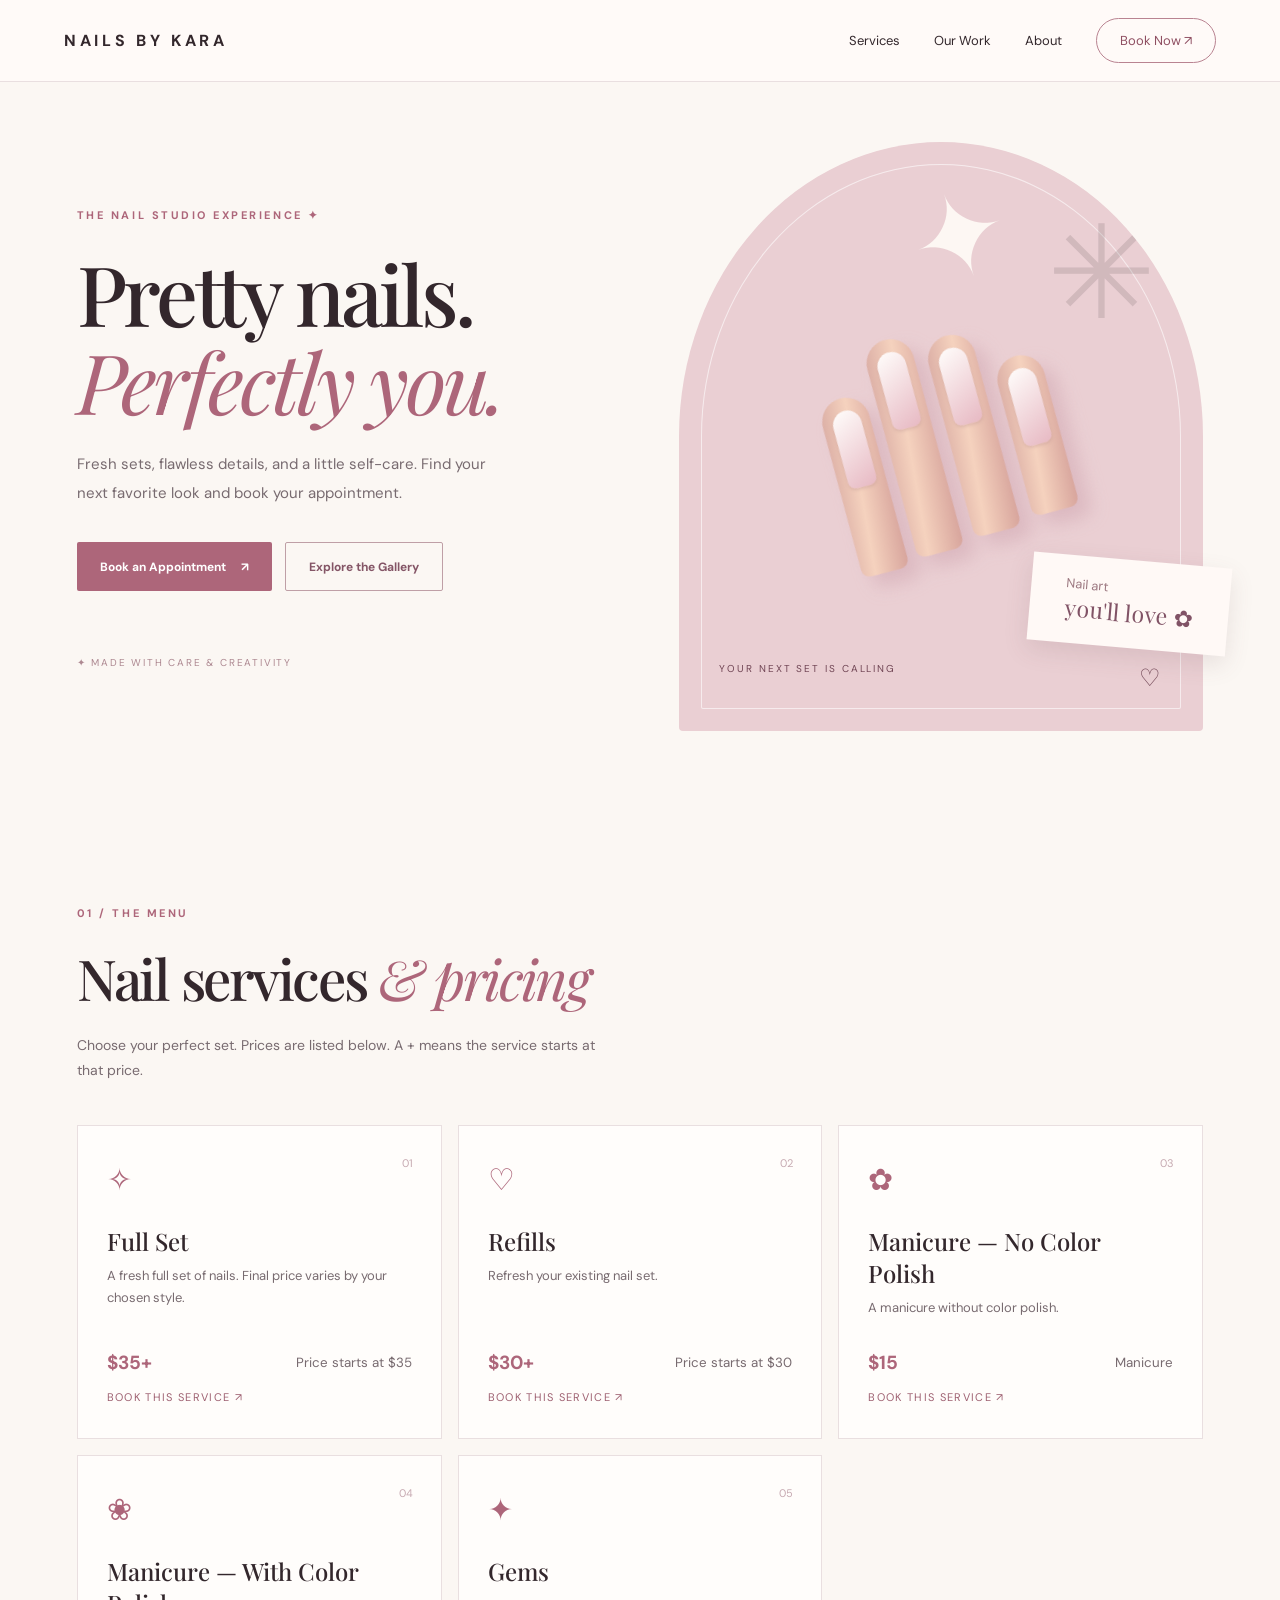
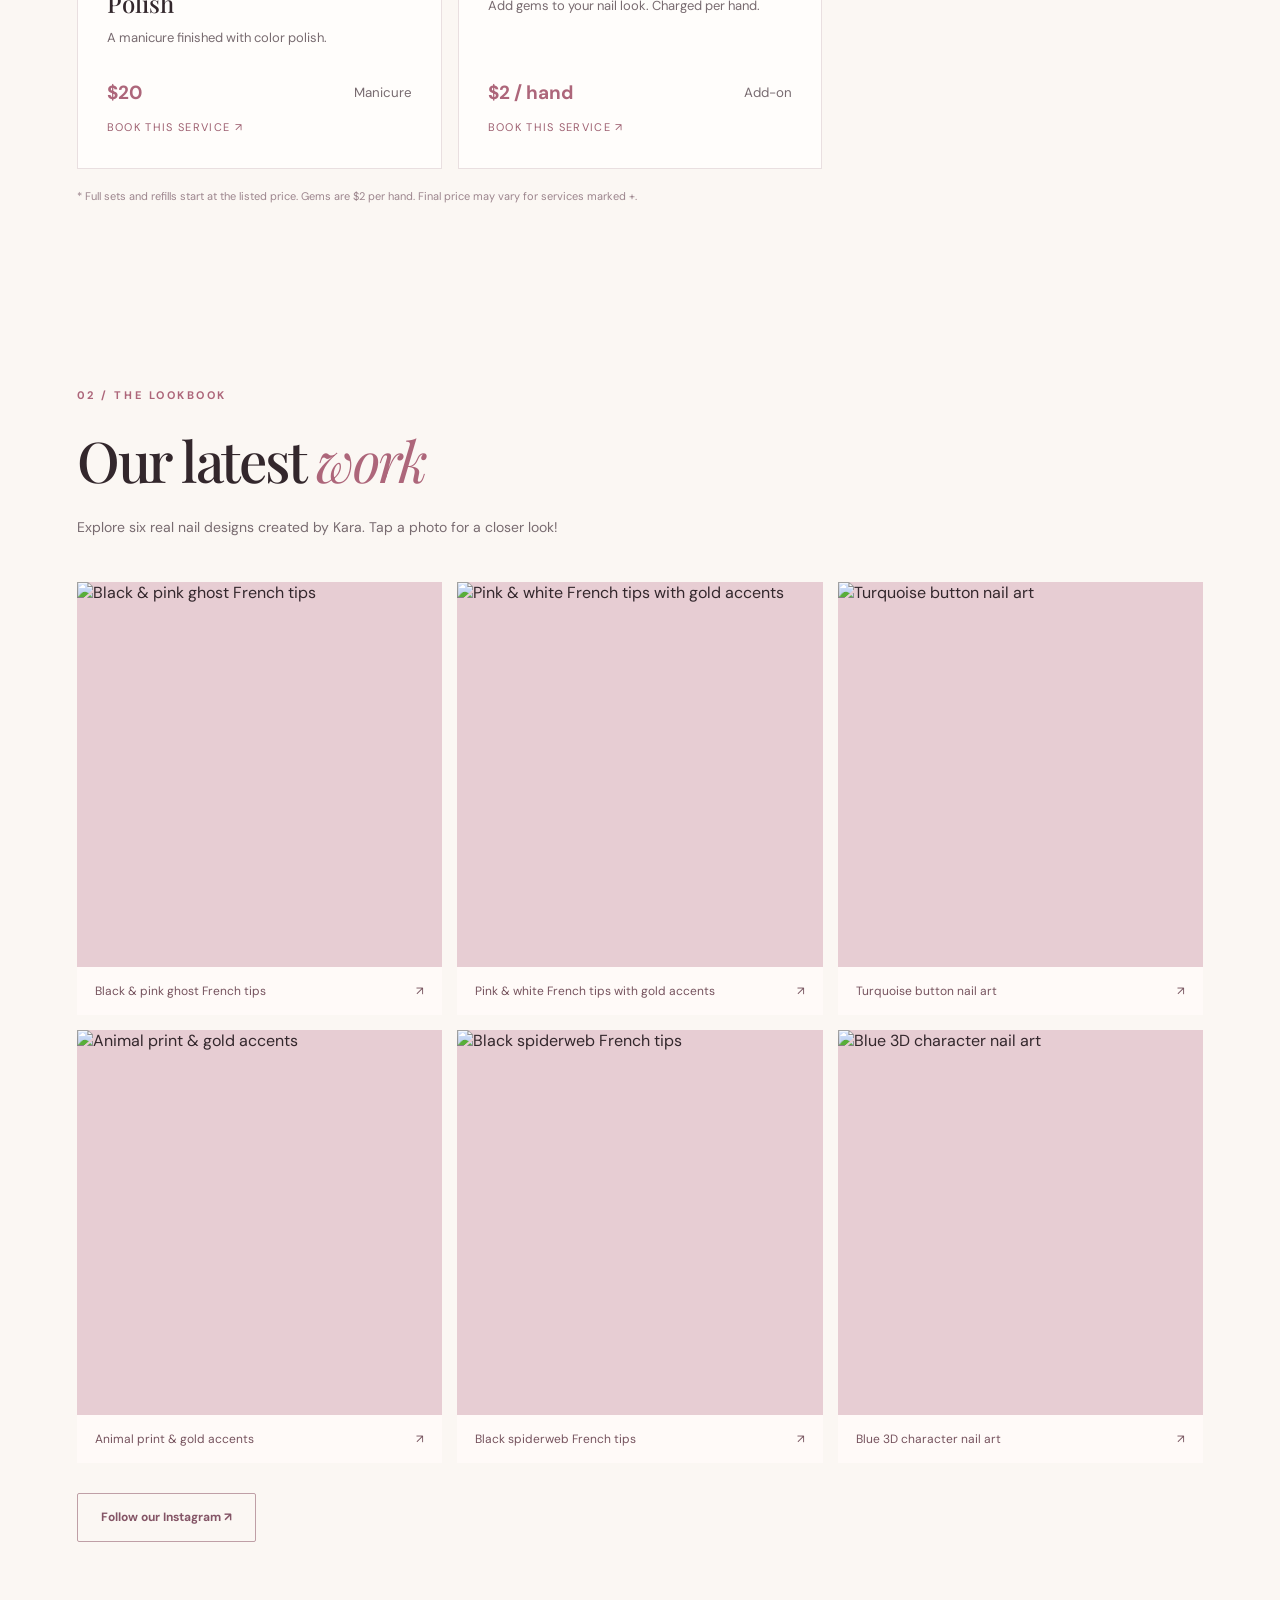
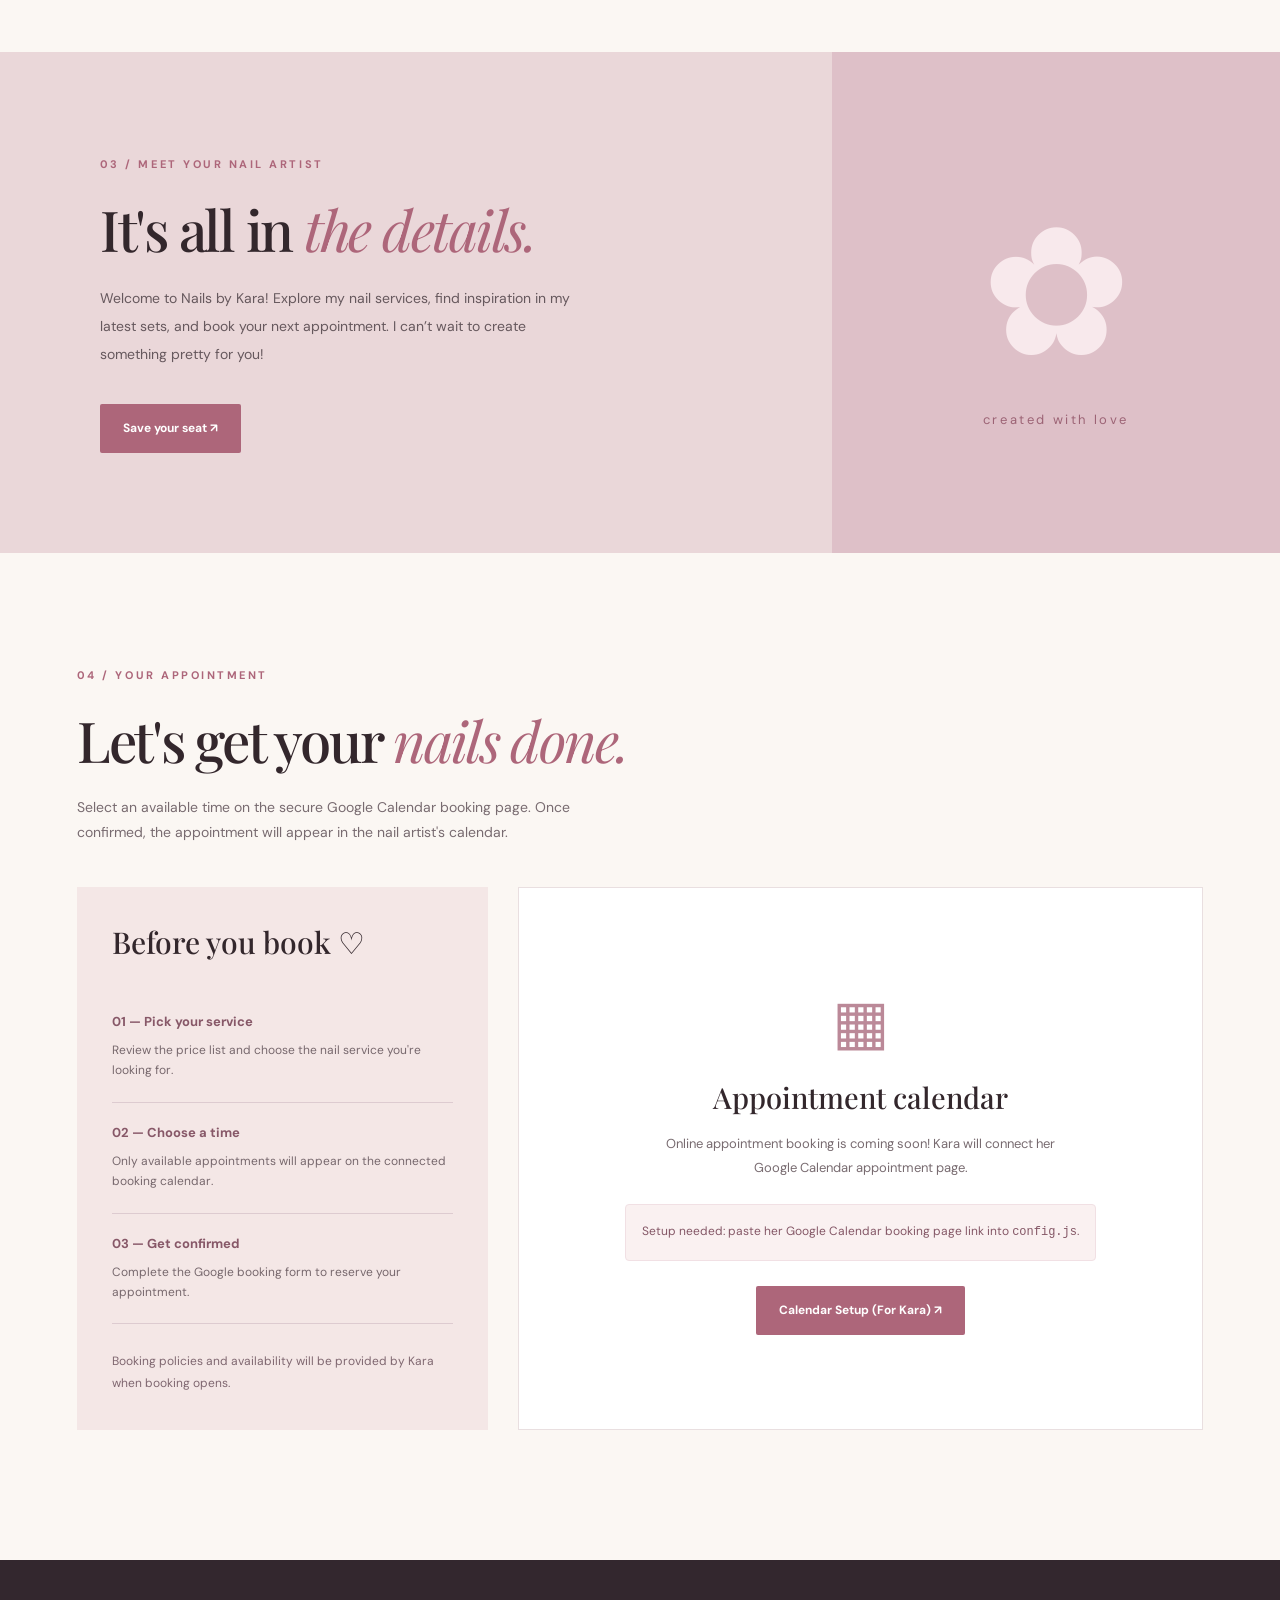
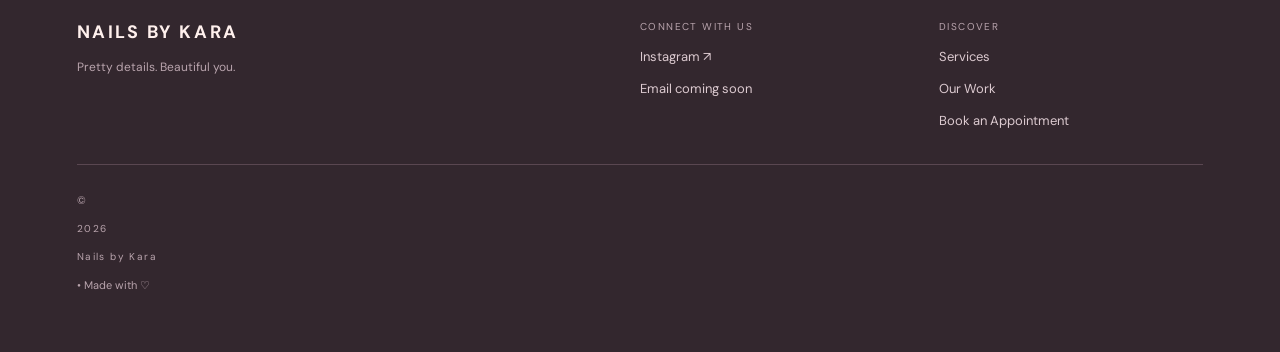
==== index.html @ e443d728 "Add files via upload" ====
<!DOCTYPE html>
<html lang="en"><head><meta charset="UTF-8"><meta name="viewport" content="width=device-width,initial-scale=1"><meta name="theme-color" content="#fbf5f3"><meta name="description" content="View prices, nail designs, and booking details for Nails by Kara."><title>Nails by Kara | Book Your Set</title><link rel="stylesheet" href="style.css"></head><body>
<header class="topbar"><a href="#home" class="brand" id="headerBrand">NAILS BY KARA</a><button id="menuBtn" class="menu" aria-label="Open navigation" aria-expanded="false">☰</button><nav id="nav"><a href="#services">Services</a><a href="#gallery">Our Work</a><a href="#about">About</a><a href="#booking" class="nav-book">Book Now ↗</a></nav></header>
<main><section id="home" class="hero"><div class="hero-copy"><span class="eyebrow">THE NAIL STUDIO EXPERIENCE ✦</span><h1>Pretty nails.<br><em>Perfectly you.</em></h1><p>Fresh sets, flawless details, and a little self-care. Find your next favorite look and book your appointment.</p><div class="hero-actions"><a class="btn primary" href="#booking">Book an Appointment <span>↗</span></a><a class="btn secondary" href="#gallery">Explore the Gallery</a></div><div class="hero-note">✦ MADE WITH CARE & CREATIVITY</div></div><div class="hero-visual"><div class="visual-card"><div class="decor-sun">✳</div><div class="nail-illustration"><span>✦</span><div class="fingers"><i></i><i></i><i></i><i></i></div></div><div class="visual-label">YOUR NEXT SET IS CALLING <span>♡</span></div></div><div class="floating-label">Nail art<br><strong>you'll love ✿</strong></div></div></section>
<section id="services" class="section"><div class="section-head"><span class="eyebrow">01 / THE MENU</span><h2>Nail services <em>& pricing</em></h2><p>Choose your perfect set. Prices are listed below. A + means the service starts at that price.</p></div><div id="serviceGrid" class="service-grid"></div><p class="tiny">* Full sets and refills start at the listed price. Gems are $2 per hand. Final price may vary for services marked +.</p></section>
<section id="gallery" class="section gallery-section"><div class="section-head"><span class="eyebrow">02 / THE LOOKBOOK</span><h2>Our latest <em>work</em></h2><p>Explore six real nail designs created by Kara. Tap a photo for a closer look!</p></div><div id="galleryGrid" class="gallery-grid"></div><a class="btn secondary" id="instagramGallery" href="#gallery">Follow our Instagram ↗</a></section>
<section id="about" class="about"><div class="about-card"><span class="eyebrow">03 / MEET YOUR NAIL ARTIST</span><h2>It's all in <em>the details.</em></h2><p id="aboutText">Welcome to the studio! Every set is created with care, creativity, and your personal style in mind. From timeless neutrals to playful nail art, there's something for everyone.</p><a class="btn primary" href="#booking">Save your seat ↗</a></div><div class="about-art">✿<span>created with love</span></div></section>
<section id="booking" class="section booking-section"><div class="section-head"><span class="eyebrow">04 / YOUR APPOINTMENT</span><h2>Let's get your <em>nails done.</em></h2><p>Select an available time on the secure Google Calendar booking page. Once confirmed, the appointment will appear in the nail artist's calendar.</p></div><div class="booking-layout"><div class="booking-info"><h3>Before you book ♡</h3><div class="policy"><strong>01 — Pick your service</strong><span>Review the price list and choose the nail service you're looking for.</span></div><div class="policy"><strong>02 — Choose a time</strong><span>Only available appointments will appear on the connected booking calendar.</span></div><div class="policy"><strong>03 — Get confirmed</strong><span>Complete the Google booking form to reserve your appointment.</span></div><div class="notice">Booking policies and availability will be provided by Kara when booking opens.</div></div><div id="bookingBox" class="booking-box"><div class="booking-icon">▦</div><h3>Appointment calendar</h3><p>Online appointment booking is coming soon! Kara will connect her Google Calendar appointment page.</p><div class="setup-msg">Setup needed: paste her Google Calendar booking page link into <code>config.js</code>.</div><a class="btn primary" href="https://calendar.google.com/calendar/u/0/r" target="_blank" rel="noopener noreferrer">Calendar Setup (For Kara) ↗</a></div></div></section>
</main><footer><div><div class="footer-brand" id="footerBrand">NAILS BY KARA</div><p>Pretty details. Beautiful you.</p></div><div><span>CONNECT WITH US</span><a id="instagramFooter" href="#gallery">Instagram ↗</a><a id="emailFooter" href="mailto:hello@example.com">Email ↗</a></div><div><span>DISCOVER</span><a href="#services">Services</a><a href="#gallery">Our Work</a><a href="#booking">Book an Appointment</a></div><div class="copyright">© <span id="year"></span> <span id="copyrightBrand">Nails by Kara</span> • Made with ♡</div></footer><script src="config.js"></script><script src="script.js"></script></body></html>
---- style.css ----
@import url('https://fonts.googleapis.com/css2?family=DM+Sans:wght@400;500;600;700&family=Playfair+Display:ital,wght@0,400;0,500;0,600;1,400;1,500&display=swap');
:root{--cream:#fbf7f3;--ivory:#fffdfb;--pink:#ead0d5;--rose:#ad667a;--text:#33272c;--muted:#786b70;--line:#e9dfe0}*{box-sizing:border-box}html{scroll-behavior:smooth}body{margin:0;background:var(--cream);color:var(--text);font-family:'DM Sans',sans-serif}a{color:inherit;text-decoration:none}button{font:inherit}h1,h2,h3,p{margin-top:0}.topbar{height:82px;display:flex;justify-content:space-between;align-items:center;padding:0 max(5%,calc((100vw - 1280px)/2));background:#fffaf8;position:sticky;top:0;z-index:10;border-bottom:1px solid var(--line)}.brand{font-weight:700;letter-spacing:.23em;font-size:16px}.brand span{font-size:9px;letter-spacing:.17em;display:block;font-weight:500;text-align:center;margin-top:6px;color:var(--rose)}nav{display:flex;align-items:center;gap:34px;font-size:13px}nav a:hover{color:var(--rose)}.nav-book{border-radius:30px;border:1px solid #b98391;padding:13px 23px;color:#8f4f62}.menu{display:none;background:none;border:0;font-size:26px}.hero{min-height:640px;display:grid;grid-template-columns:1fr 1fr;max-width:1370px;margin:0 auto;align-items:center;padding:60px 6%;gap:7%}.eyebrow{font-size:11px;letter-spacing:.23em;font-weight:700;color:var(--rose)}h1,h2,h3{font-family:'Playfair Display',Georgia,serif;font-weight:500}h1{font-size:clamp(64px,6.5vw,103px);line-height:1.06;letter-spacing:-.045em;margin:25px 0}h1 em,h2 em{font-weight:400;color:var(--rose)}.hero-copy>p{max-width:425px;line-height:1.9;color:var(--muted);font-size:15px}.hero-actions{display:flex;gap:13px;flex-wrap:wrap;margin-top:35px}.btn{min-height:49px;display:inline-flex;align-items:center;justify-content:center;gap:15px;padding:15px 23px;font-size:12px;font-weight:700;border-radius:2px;transition:transform .2s}.btn:hover{transform:translateY(-3px)}.primary{background:var(--rose);color:#fff}.secondary{border:1px solid #bf9fa6;color:#845566}.hero-note{color:#ad8891;letter-spacing:.18em;font-size:10px;margin-top:65px}.hero-visual{position:relative}.visual-card{background:#eacfd3;aspect-ratio:.89;border-radius:50% 50% 4px 4px;position:relative;display:flex;align-items:center;justify-content:center;overflow:hidden}.visual-card:before{content:'';position:absolute;inset:22px;border:1px solid #fff9; border-radius:50% 50% 2px 2px}.decor-sun{position:absolute;font-size:130px;opacity:.13;top:8%;right:9%}.nail-illustration{transform:rotate(-20deg);position:relative}.nail-illustration>span{font-size:115px;color:#fdf7f3;position:absolute;top:-145px;right:-20px}.fingers{height:220px;display:flex;gap:12px;align-items:flex-end;filter:drop-shadow(9px 14px 9px #c18c9c55)}.fingers i{display:block;width:48px;height:180px;border-radius:32px 32px 12px 12px;background:linear-gradient(95deg,#dbaea5,#f5d2be 45%,#d7a49c);position:relative;transform:rotate(5deg)}.fingers i:before{content:'';position:absolute;top:13px;left:10px;width:29px;height:78px;background:linear-gradient(150deg,#fffdfb,#e7b9c3);border-radius:23px 23px 12px 12px;box-shadow:0 2px 3px #ac828644}.fingers i:nth-child(2){height:220px}.fingers i:nth-child(3){height:203px}.fingers i:nth-child(4){height:160px}.visual-label{position:absolute;bottom:38px;left:40px;right:40px;display:flex;justify-content:space-between;font-size:10px;letter-spacing:.19em;color:#704554}.visual-label span{font-size:24px}.floating-label{position:absolute;right:-26px;bottom:14%;background:#fff9f6;padding:20px 35px;transform:rotate(5deg);box-shadow:0 9px 25px #6a495322;font-size:13px;color:#9c7880}.floating-label strong{font-family:'Playfair Display',serif;font-size:23px;font-weight:400;color:#815366}.section{max-width:1300px;margin:auto;padding:110px 6%}.section-head{margin-bottom:42px}.section-head h2,.about h2{font-size:clamp(40px,4.4vw,63px);letter-spacing:-.04em;margin:18px 0}.section-head p{line-height:1.8;color:var(--muted);font-size:14px;max-width:530px}.service-grid{display:grid;grid-template-columns:repeat(3,1fr);gap:16px}.service-card{position:relative;background:var(--ivory);border:1px solid var(--line);padding:34px 29px;min-height:295px;display:flex;flex-direction:column}.service-icon{color:var(--rose);font-size:30px}.service-number{position:absolute;top:30px;right:28px;color:#c6a9b1;font-size:11px}.service-card h3{font-size:24px;margin:26px 0 8px}.service-card p{font-size:13px;color:var(--muted);line-height:1.7}.service-bottom{display:flex;align-items:center;justify-content:space-between;margin-top:auto;padding-top:18px}.service-bottom strong{color:var(--rose);font-size:19px}.service-bottom small{color:var(--muted)}.service-link{margin-top:15px;font-size:11px;text-transform:uppercase;letter-spacing:.12em;color:#9e6071}.tiny{font-size:11px;color:#9c858d;margin:20px 0}.gallery-section{padding-top:50px}.gallery-grid{display:grid;grid-template-columns:repeat(3,1fr);gap:15px;margin-bottom:30px}.gallery-item{margin:0;background:#e7cdd3;overflow:hidden}.gallery-item img,.gallery-placeholder{display:flex;width:100%;aspect-ratio:.95;object-fit:cover}.gallery-placeholder{flex-direction:column;align-items:center;justify-content:center;gap:25px;font-size:10px;letter-spacing:.2em;color:#ad7c8a;background:radial-gradient(circle at 70% 30%,#fffaf4aa,transparent 42%),linear-gradient(135deg,#eddae0,#f4e8e3)}.gallery-1 .gallery-placeholder{background:linear-gradient(145deg,#eac0ca,#f7e3e4)}.gallery-2 .gallery-placeholder{background:linear-gradient(135deg,#e7dacf,#f7f0e6)}.gallery-3 .gallery-placeholder{background:linear-gradient(135deg,#e5b7be,#f5e5df)}.gallery-4 .gallery-placeholder{background:linear-gradient(135deg,#f3e8e2,#dfc3bd)}.gallery-5 .gallery-placeholder{background:linear-gradient(135deg,#ead5ce,#eedde3)}.flower{font-family:Georgia,serif;font-size:100px;color:#fff9f6}.gallery-item figcaption{background:#fffaf8;display:flex;justify-content:space-between;padding:16px 18px;font-size:12px;color:#76535e}.about{display:grid;grid-template-columns:1.3fr .7fr;background:#ead7d9}.about-card{padding:100px max(12%,40px)}.about-card p{color:#66585d;line-height:2;max-width:470px;font-size:14px}.about-card .btn{margin-top:22px}.about-art{background:#dec0c8;display:flex;align-items:center;justify-content:center;flex-direction:column;color:#f8e9ec;font-size:180px}.about-art span{font-size:13px;color:#9c6375;letter-spacing:.2em}.booking-section{padding-bottom:130px}.booking-layout{display:grid;grid-template-columns:.75fr 1.25fr;gap:30px}.booking-info{background:#f4e7e6;padding:35px}.booking-info h3{font-size:30px}.policy{padding:21px 0;border-bottom:1px solid #ddcbd0;display:grid;gap:10px}.policy strong{font-size:13px;color:#875868}.policy span{font-size:12px;line-height:1.7;color:#77686d}.notice{font-size:12px;color:#7f6770;line-height:1.8;margin-top:27px}.booking-box{background:white;border:1px solid var(--line);padding:38px;display:flex;flex-direction:column;align-items:center;justify-content:center;min-height:480px;text-align:center}.booking-box h3{font-size:29px;margin:16px 0}.booking-box p{font-size:13px;color:var(--muted);line-height:1.8;max-width:400px}.booking-icon{font-size:61px;color:#bb8998}.setup-msg{background:#faf1f1;border:1px solid #f1e0e4;border-radius:4px;font-size:12px;padding:16px;margin:12px 0 25px;line-height:1.8;color:#845766}.calendar-frame{width:100%;height:680px;min-height:500px;border:0;margin:12px 0}.frame-help{margin:13px 0}footer{background:#33272e;color:#fff0ed;padding:60px max(6%,calc((100vw - 1280px)/2));display:grid;grid-template-columns:2fr 1fr 1fr;gap:35px}footer .footer-brand{font-size:18px;letter-spacing:.14em;font-weight:700}footer p{font-size:12px;color:#b9a4ad;margin-top:15px}footer>div:not(:first-child){display:flex;flex-direction:column;gap:15px}footer a{font-size:13px;color:#dccad0}footer span{font-size:10px;letter-spacing:.14em;color:#b9a4ad}.copyright{grid-column:1/-1;border-top:1px solid #5a4751;padding-top:28px;font-size:11px;color:#b9a4ad}
@media(max-width:850px){.topbar{padding:0 6%;height:72px}.menu{display:block}nav{display:none;position:absolute;top:72px;left:0;right:0;padding:25px 6%;background:#fffaf8;box-shadow:0 15px 20px #33272c12;flex-direction:column;align-items:stretch;gap:21px}nav.open{display:flex}.nav-book{text-align:center}.hero{grid-template-columns:1fr;padding:65px 7%;gap:50px}.hero-visual{max-width:530px;width:100%;margin:auto}.hero-note{margin-top:30px}.service-grid,.gallery-grid{grid-template-columns:repeat(2,1fr)}.about{grid-template-columns:1fr}.about-card{padding:70px 7%}.about-art{min-height:220px;font-size:105px}.booking-layout{grid-template-columns:1fr}footer{grid-template-columns:1fr 1fr}footer>div:first-child{grid-column:1/-1}}@media(max-width:560px){h1{font-size:57px}.hero{padding:50px 6%}.floating-label{right:-8px;padding:12px 18px}.service-grid{grid-template-columns:1fr}.gallery-grid{gap:9px}.gallery-item figcaption{font-size:10px;padding:13px}.section{padding:65px 6%}.booking-box{padding:18px}.calendar-frame{height:600px}.hero-actions .btn{width:100%}footer{padding:55px 7%}}

.gallery-photo-link{display:block;overflow:hidden;border-radius:inherit}.gallery-photo-link img{width:100%;height:100%;object-fit:cover;display:block;transition:transform .25s ease}.gallery-photo-link:hover img{transform:scale(1.04)}
.photo-lightbox{border:0;border-radius:18px;padding:12px;background:#fff9fc;max-width:min(92vw,760px);max-height:92vh;box-shadow:0 20px 80px #0005;text-align:center}.photo-lightbox::backdrop{background:#210d1cca}.photo-lightbox img{display:block;max-height:75vh;max-width:100%;margin:auto;border-radius:10px;object-fit:contain}.photo-lightbox p{color:#5f314a}.photo-lightbox .close-photo{position:absolute;top:8px;right:8px;border:0;border-radius:50%;background:#fff;color:#6a2547;cursor:pointer;width:38px;height:38px;font-size:26px}
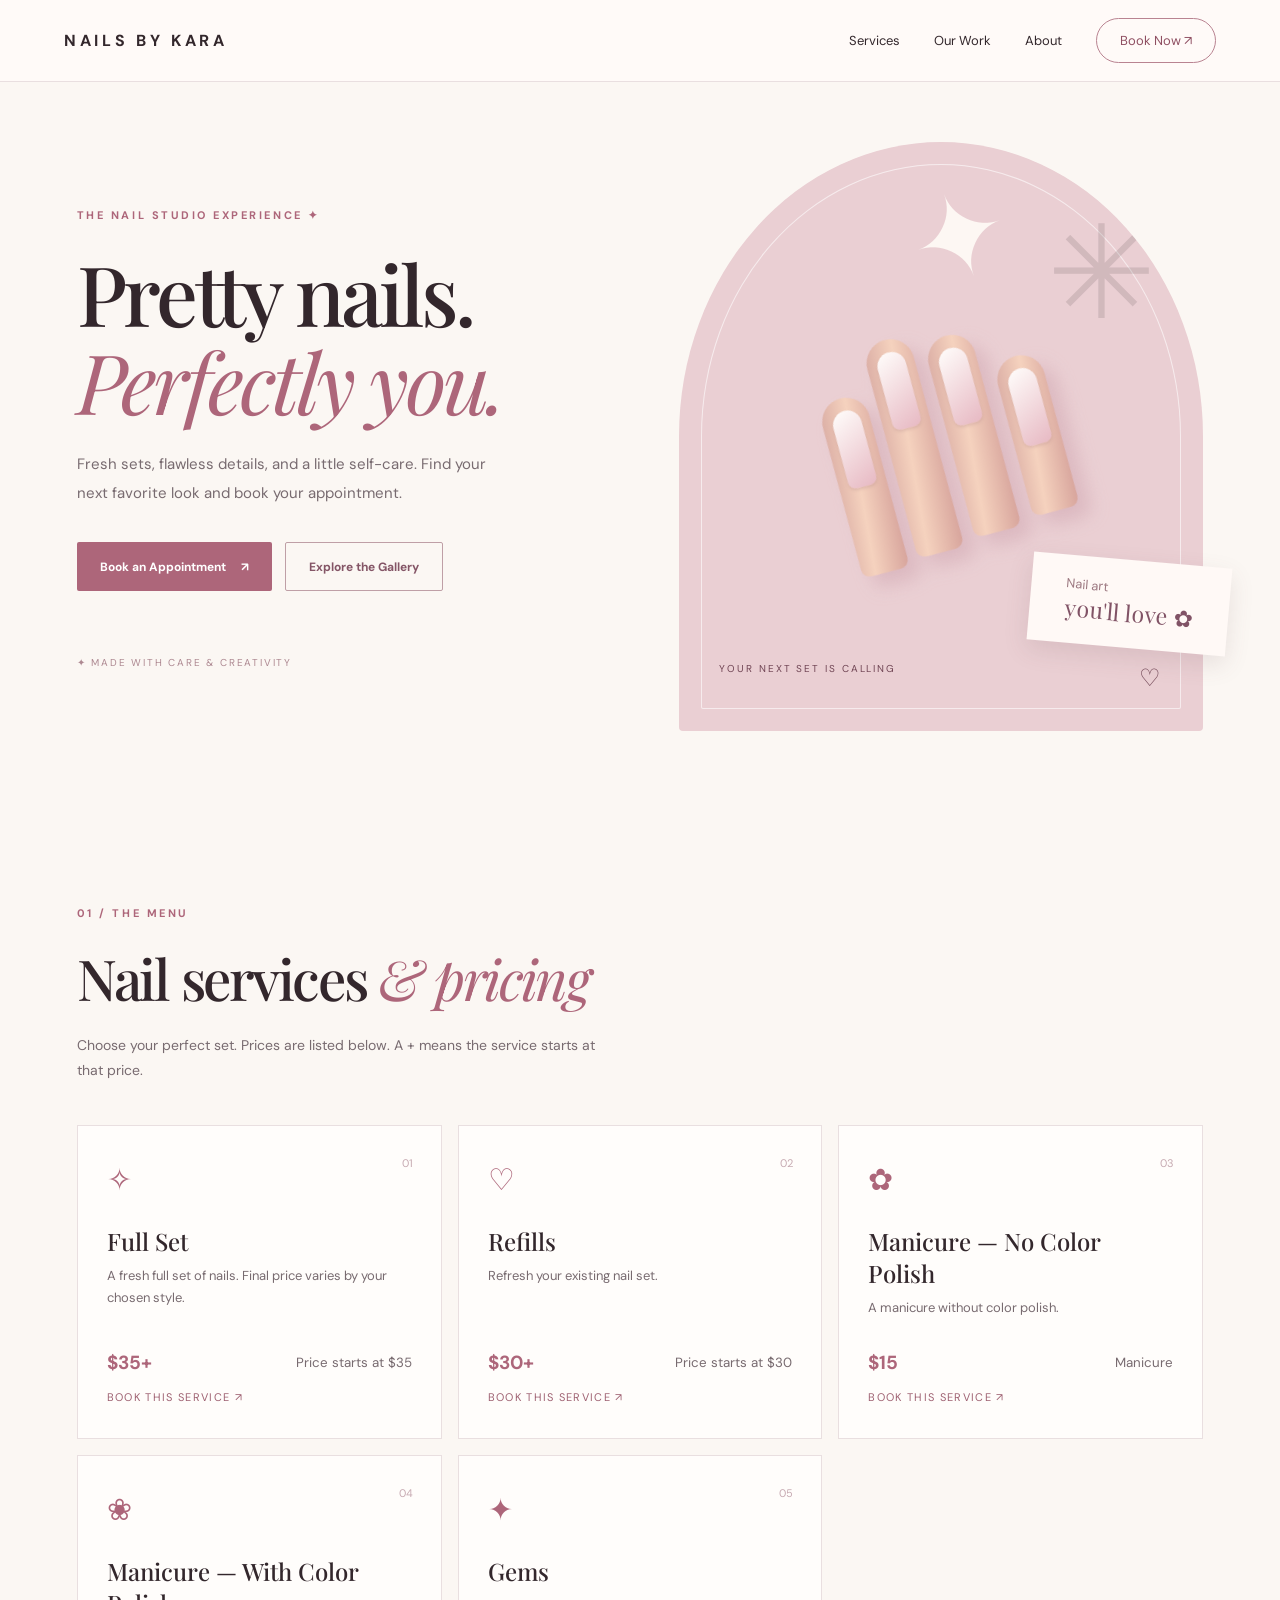
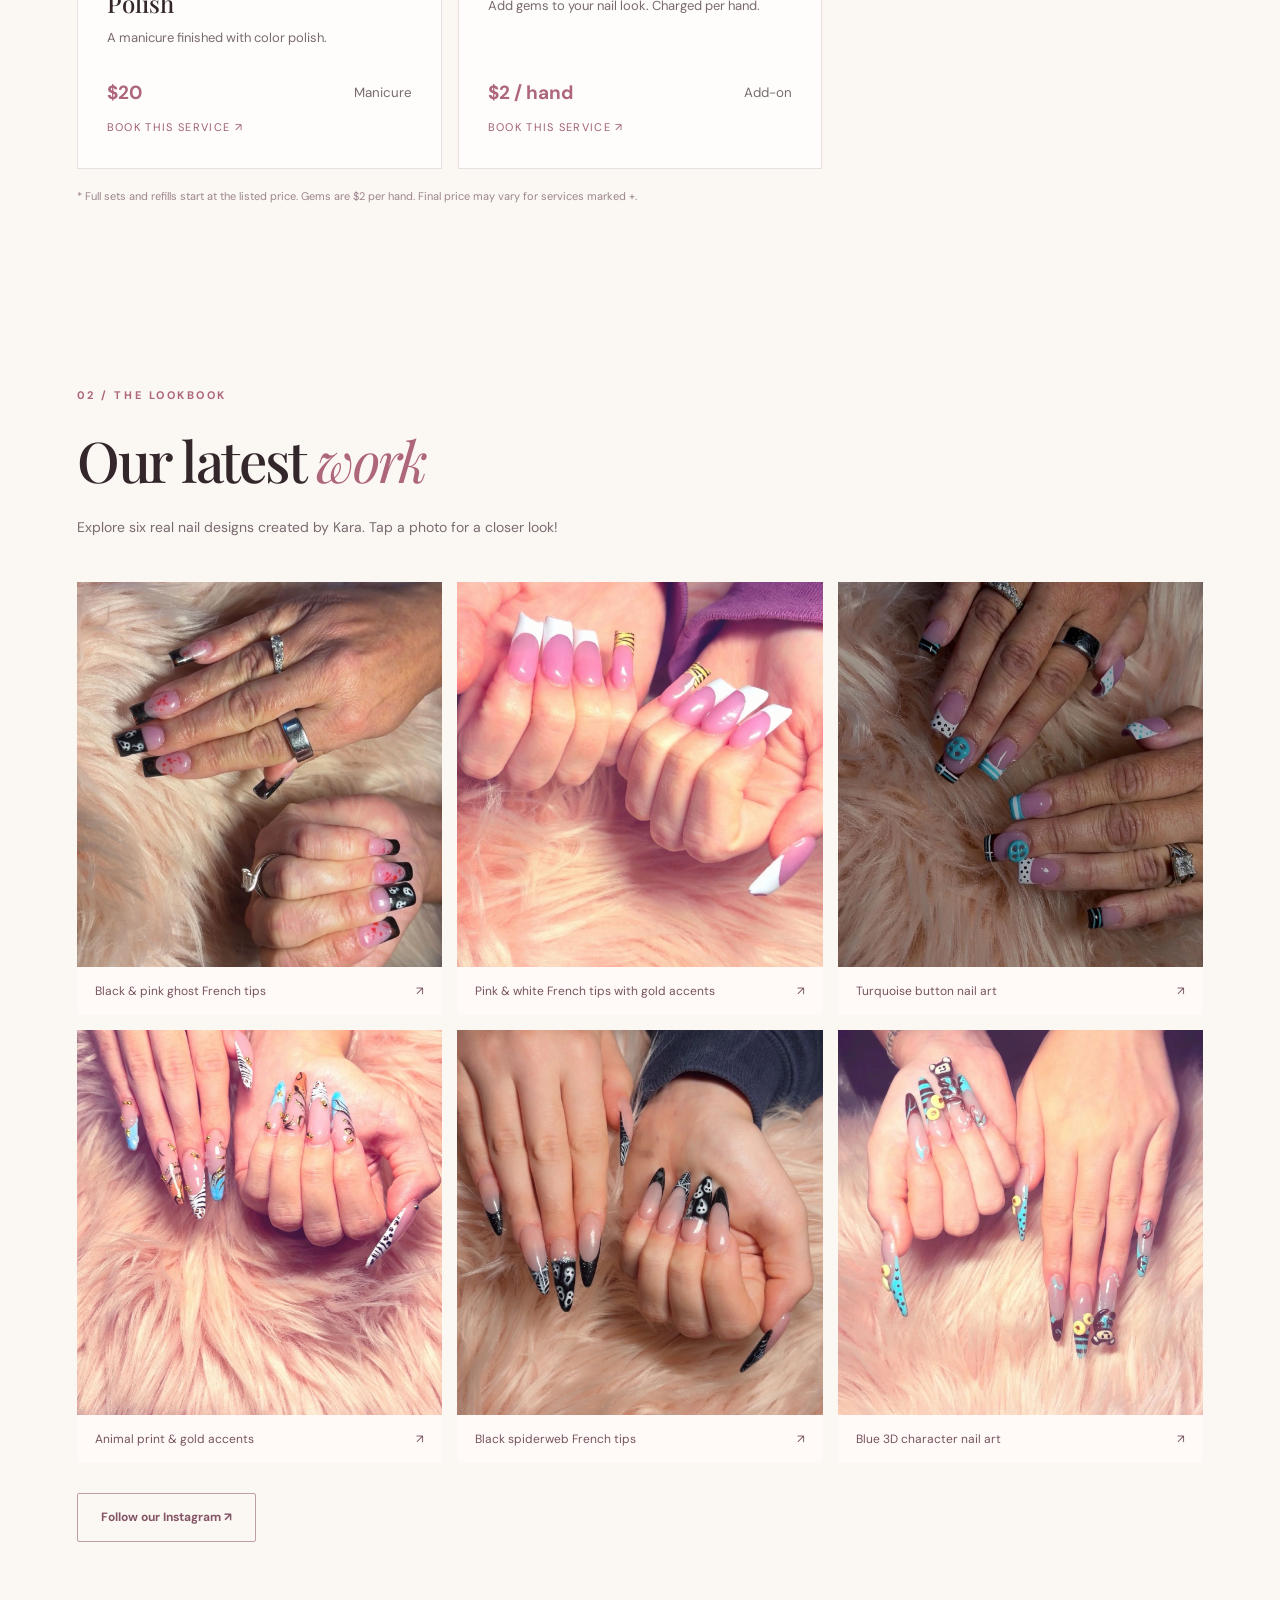
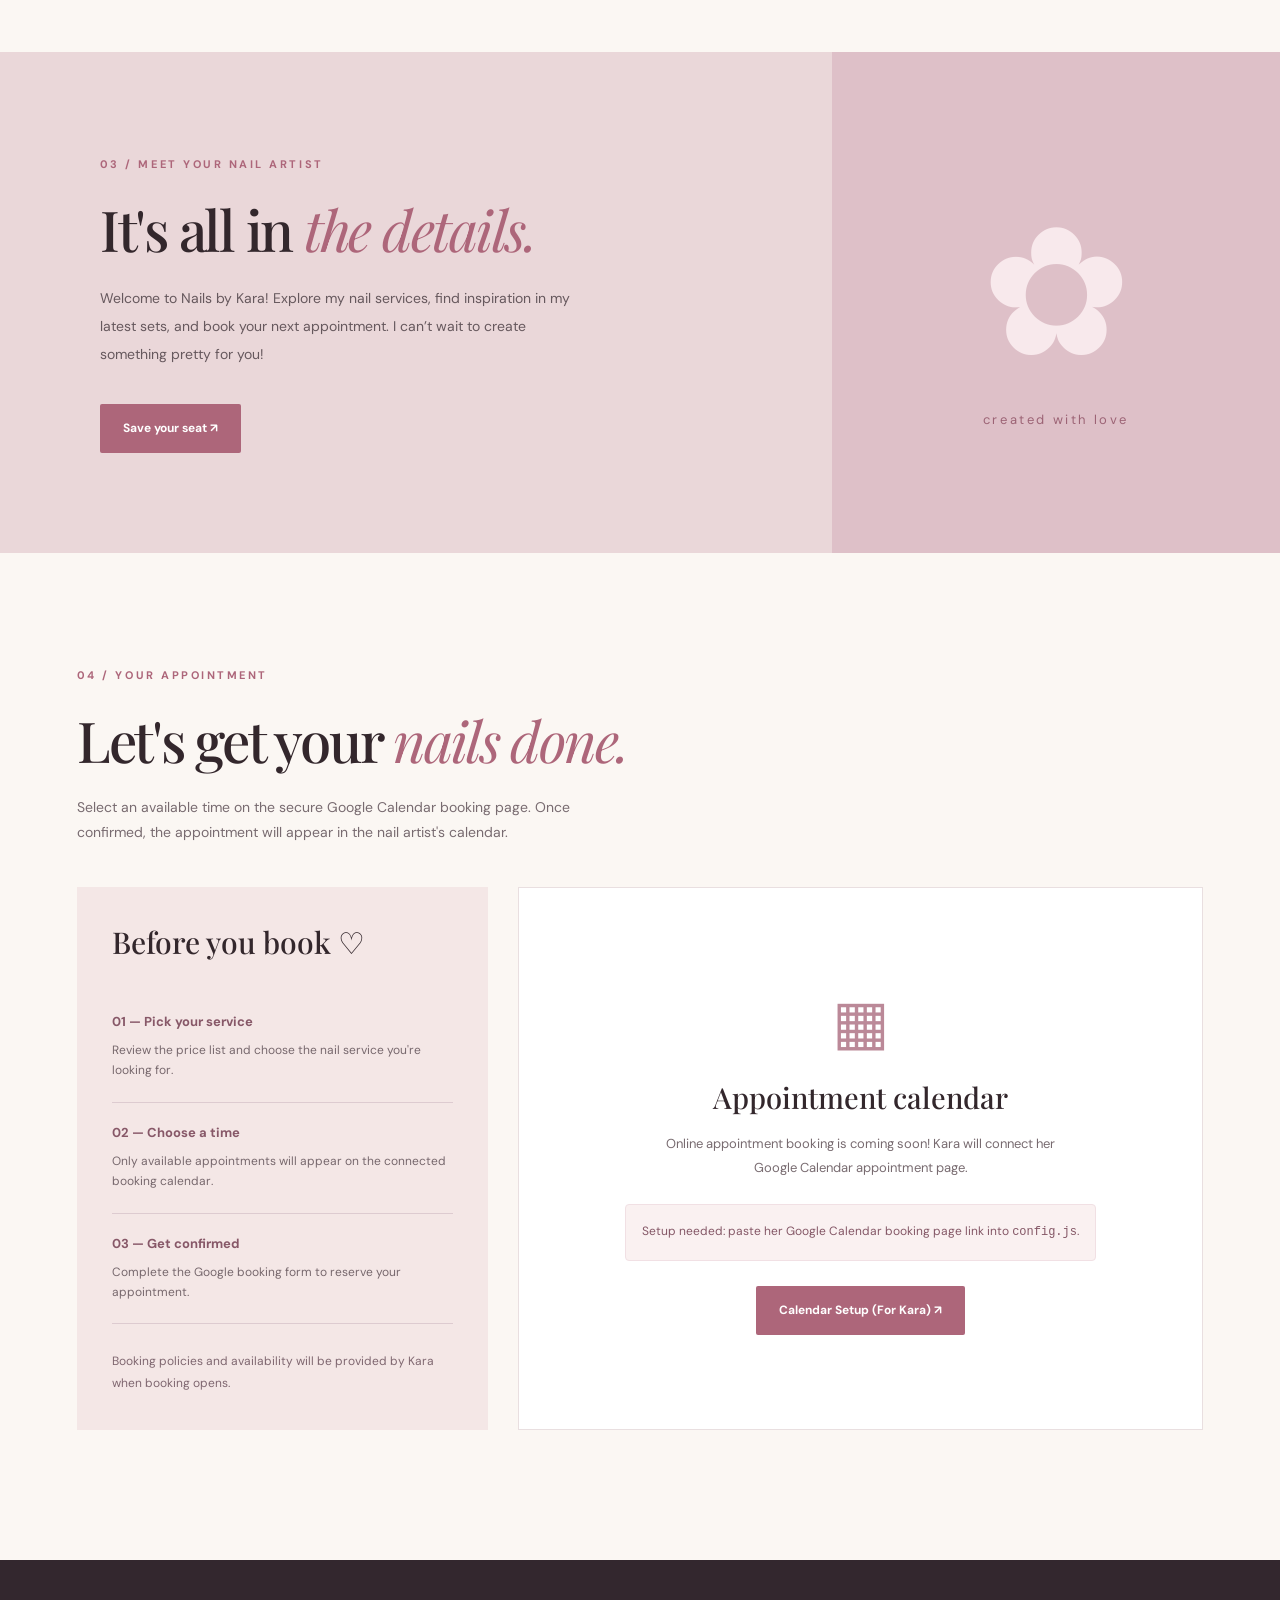
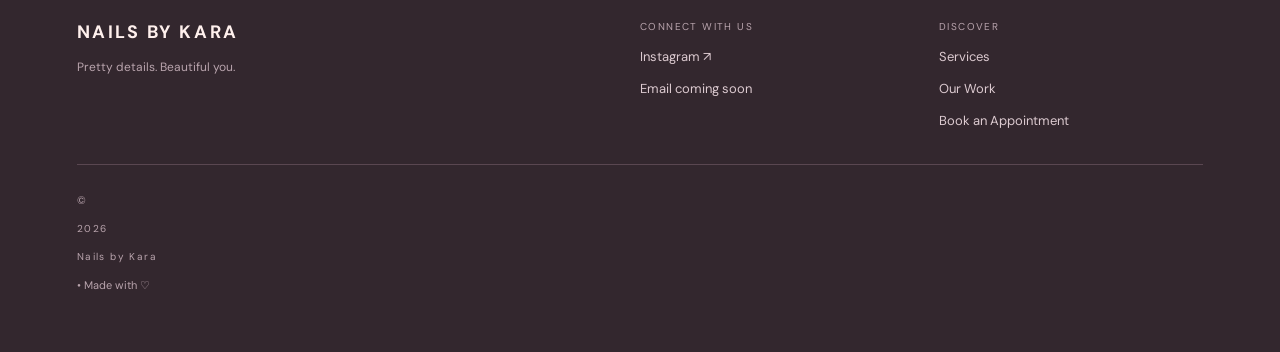
==== commit 1526ccaf: "Force refresh updated gallery configuration and photo URLs" ====
--- a/index.html
+++ b/index.html
@@ -6,4 +6,4 @@
 <section id="gallery" class="section gallery-section"><div class="section-head"><span class="eyebrow">02 / THE LOOKBOOK</span><h2>Our latest <em>work</em></h2><p>Explore six real nail designs created by Kara. Tap a photo for a closer look!</p></div><div id="galleryGrid" class="gallery-grid"></div><a class="btn secondary" id="instagramGallery" href="#gallery">Follow our Instagram ↗</a></section>
 <section id="about" class="about"><div class="about-card"><span class="eyebrow">03 / MEET YOUR NAIL ARTIST</span><h2>It's all in <em>the details.</em></h2><p id="aboutText">Welcome to the studio! Every set is created with care, creativity, and your personal style in mind. From timeless neutrals to playful nail art, there's something for everyone.</p><a class="btn primary" href="#booking">Save your seat ↗</a></div><div class="about-art">✿<span>created with love</span></div></section>
 <section id="booking" class="section booking-section"><div class="section-head"><span class="eyebrow">04 / YOUR APPOINTMENT</span><h2>Let's get your <em>nails done.</em></h2><p>Select an available time on the secure Google Calendar booking page. Once confirmed, the appointment will appear in the nail artist's calendar.</p></div><div class="booking-layout"><div class="booking-info"><h3>Before you book ♡</h3><div class="policy"><strong>01 — Pick your service</strong><span>Review the price list and choose the nail service you're looking for.</span></div><div class="policy"><strong>02 — Choose a time</strong><span>Only available appointments will appear on the connected booking calendar.</span></div><div class="policy"><strong>03 — Get confirmed</strong><span>Complete the Google booking form to reserve your appointment.</span></div><div class="notice">Booking policies and availability will be provided by Kara when booking opens.</div></div><div id="bookingBox" class="booking-box"><div class="booking-icon">▦</div><h3>Appointment calendar</h3><p>Online appointment booking is coming soon! Kara will connect her Google Calendar appointment page.</p><div class="setup-msg">Setup needed: paste her Google Calendar booking page link into <code>config.js</code>.</div><a class="btn primary" href="https://calendar.google.com/calendar/u/0/r" target="_blank" rel="noopener noreferrer">Calendar Setup (For Kara) ↗</a></div></div></section>
-</main><footer><div><div class="footer-brand" id="footerBrand">NAILS BY KARA</div><p>Pretty details. Beautiful you.</p></div><div><span>CONNECT WITH US</span><a id="instagramFooter" href="#gallery">Instagram ↗</a><a id="emailFooter" href="mailto:hello@example.com">Email ↗</a></div><div><span>DISCOVER</span><a href="#services">Services</a><a href="#gallery">Our Work</a><a href="#booking">Book an Appointment</a></div><div class="copyright">© <span id="year"></span> <span id="copyrightBrand">Nails by Kara</span> • Made with ♡</div></footer><script src="config.js"></script><script src="script.js"></script></body></html>
+</main><footer><div><div class="footer-brand" id="footerBrand">NAILS BY KARA</div><p>Pretty details. Beautiful you.</p></div><div><span>CONNECT WITH US</span><a id="instagramFooter" href="#gallery">Instagram ↗</a><a id="emailFooter" href="mailto:hello@example.com">Email ↗</a></div><div><span>DISCOVER</span><a href="#services">Services</a><a href="#gallery">Our Work</a><a href="#booking">Book an Appointment</a></div><div class="copyright">© <span id="year"></span> <span id="copyrightBrand">Nails by Kara</span> • Made with ♡</div></footer><script src="config.js?v=gallery-20261024-2"></script><script src="script.js?v=gallery-20261024-2"></script></body></html>
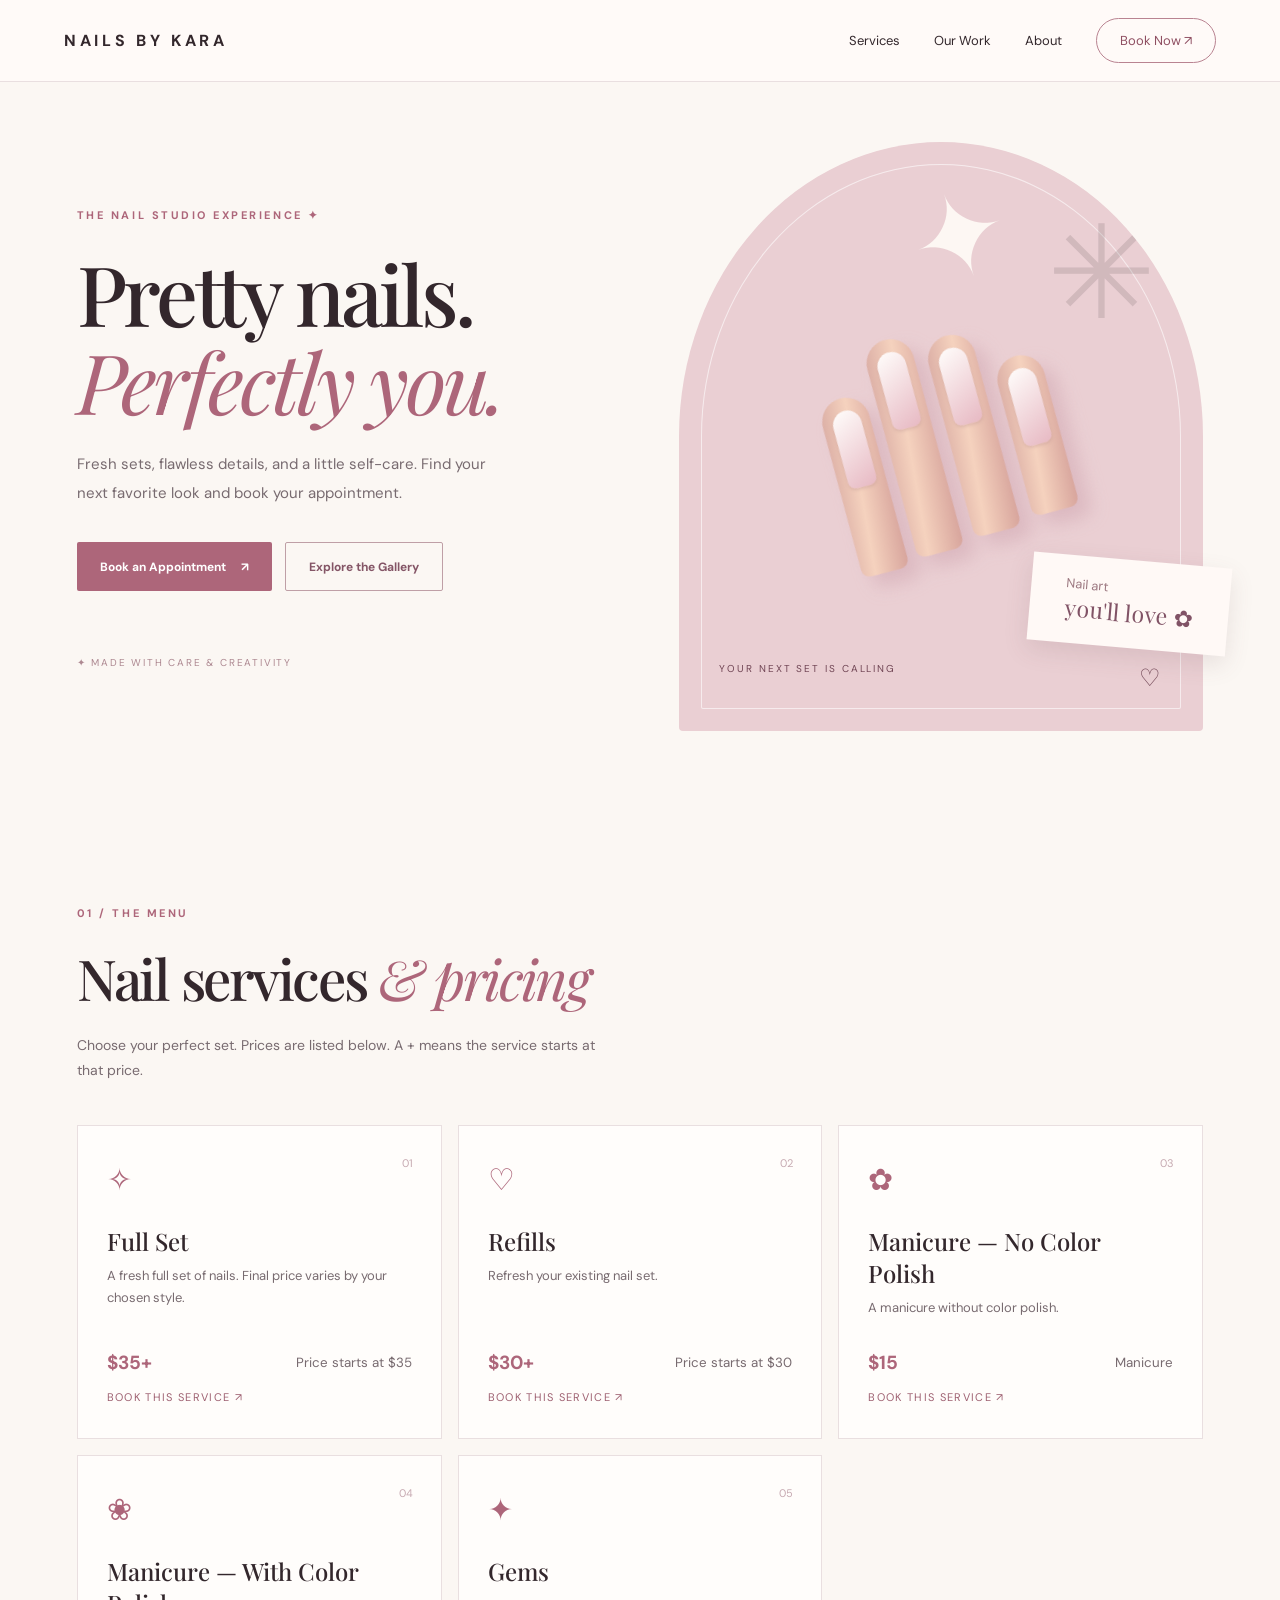
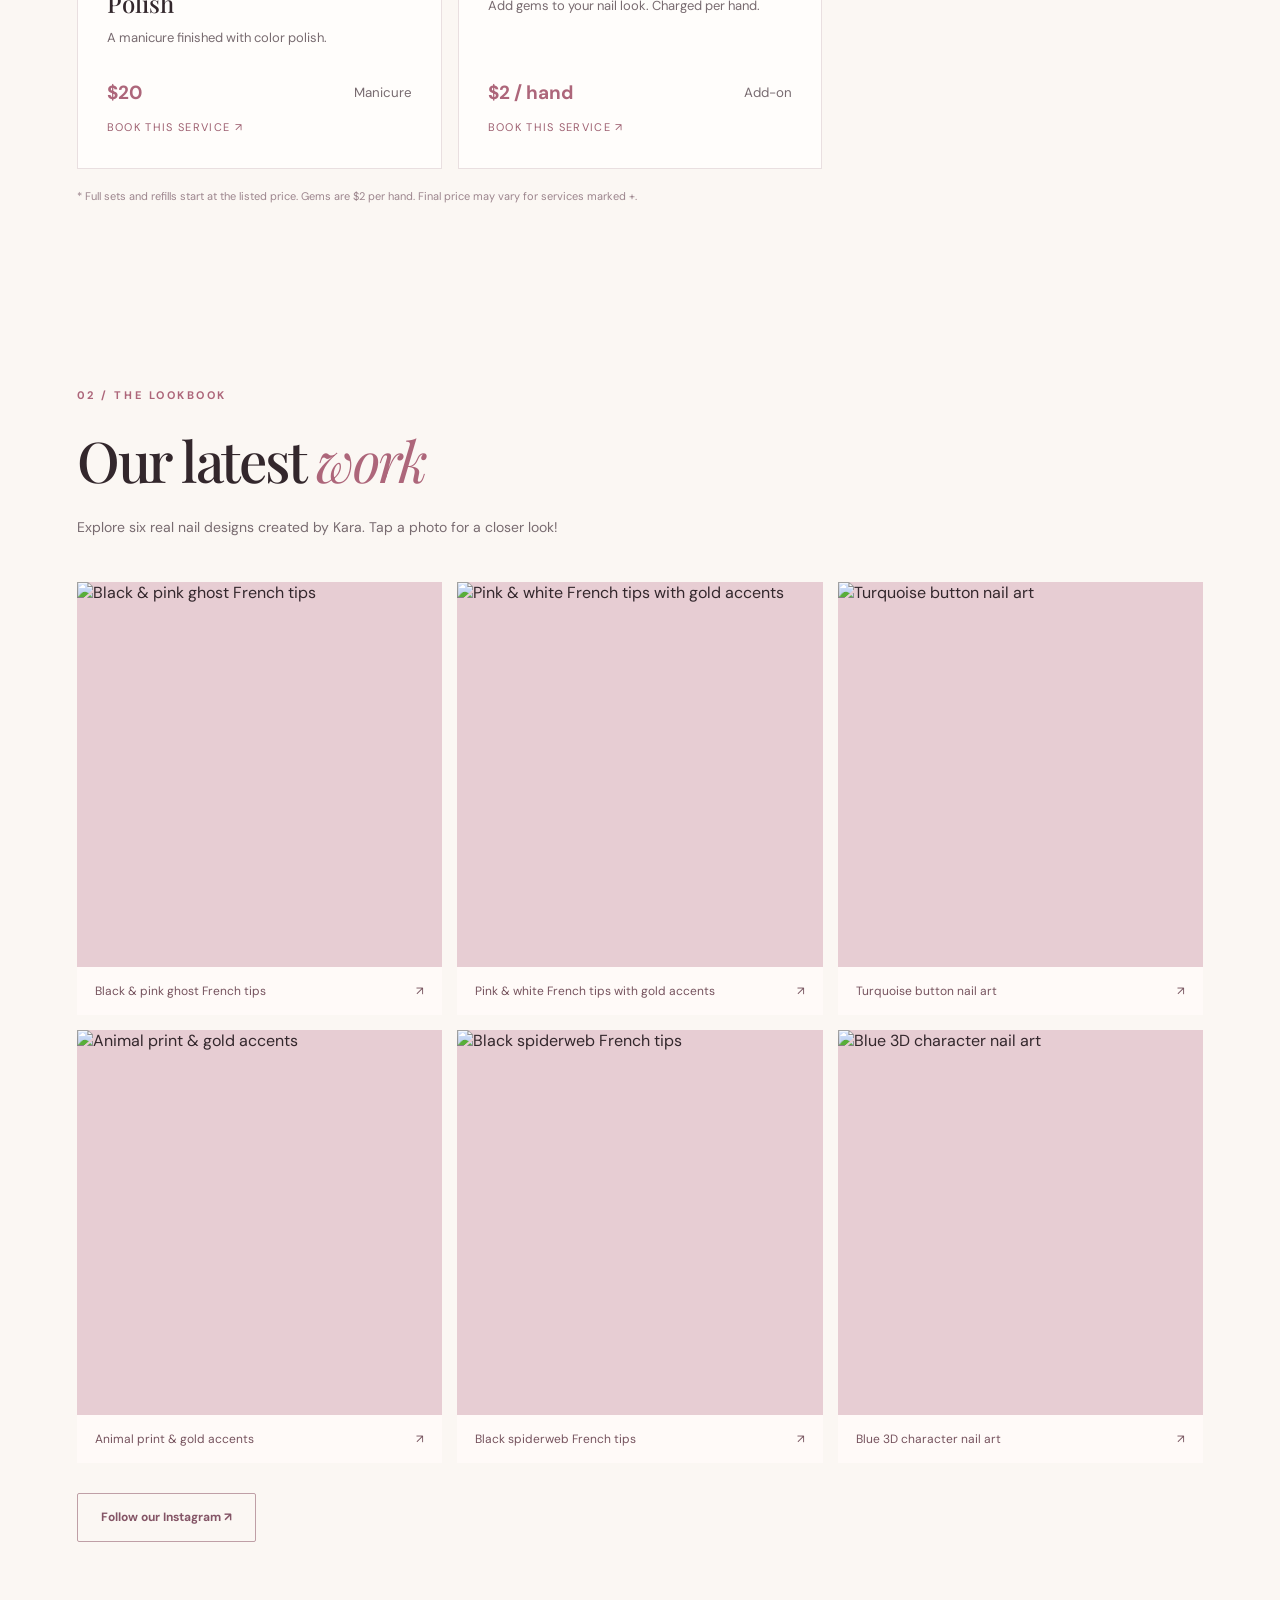
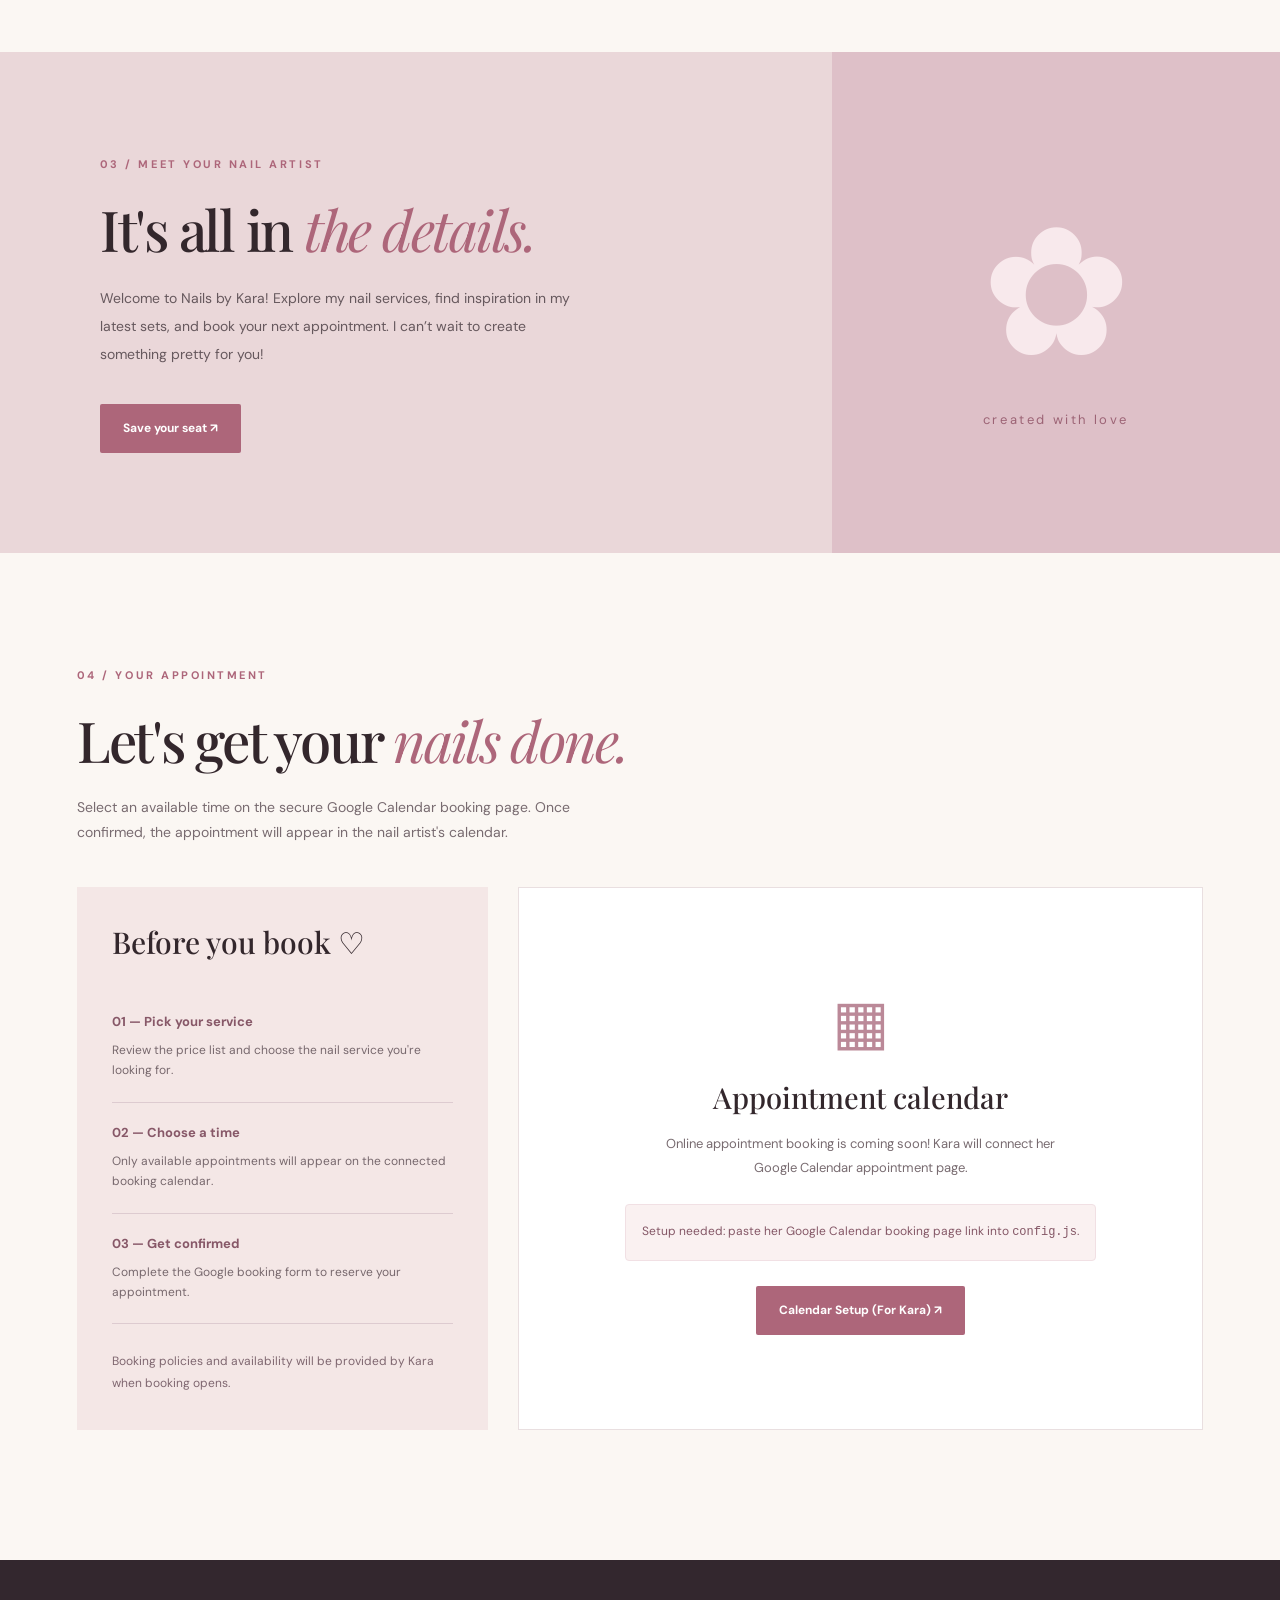
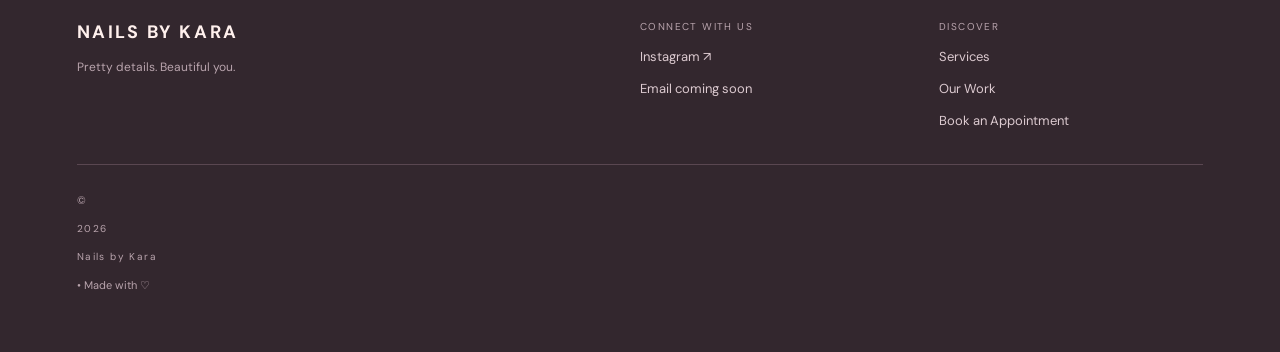
==== commit c7dc01b7: "Refresh gallery config to serve images directly from GitHub" ====
--- a/index.html
+++ b/index.html
@@ -6,4 +6,4 @@
 <section id="gallery" class="section gallery-section"><div class="section-head"><span class="eyebrow">02 / THE LOOKBOOK</span><h2>Our latest <em>work</em></h2><p>Explore six real nail designs created by Kara. Tap a photo for a closer look!</p></div><div id="galleryGrid" class="gallery-grid"></div><a class="btn secondary" id="instagramGallery" href="#gallery">Follow our Instagram ↗</a></section>
 <section id="about" class="about"><div class="about-card"><span class="eyebrow">03 / MEET YOUR NAIL ARTIST</span><h2>It's all in <em>the details.</em></h2><p id="aboutText">Welcome to the studio! Every set is created with care, creativity, and your personal style in mind. From timeless neutrals to playful nail art, there's something for everyone.</p><a class="btn primary" href="#booking">Save your seat ↗</a></div><div class="about-art">✿<span>created with love</span></div></section>
 <section id="booking" class="section booking-section"><div class="section-head"><span class="eyebrow">04 / YOUR APPOINTMENT</span><h2>Let's get your <em>nails done.</em></h2><p>Select an available time on the secure Google Calendar booking page. Once confirmed, the appointment will appear in the nail artist's calendar.</p></div><div class="booking-layout"><div class="booking-info"><h3>Before you book ♡</h3><div class="policy"><strong>01 — Pick your service</strong><span>Review the price list and choose the nail service you're looking for.</span></div><div class="policy"><strong>02 — Choose a time</strong><span>Only available appointments will appear on the connected booking calendar.</span></div><div class="policy"><strong>03 — Get confirmed</strong><span>Complete the Google booking form to reserve your appointment.</span></div><div class="notice">Booking policies and availability will be provided by Kara when booking opens.</div></div><div id="bookingBox" class="booking-box"><div class="booking-icon">▦</div><h3>Appointment calendar</h3><p>Online appointment booking is coming soon! Kara will connect her Google Calendar appointment page.</p><div class="setup-msg">Setup needed: paste her Google Calendar booking page link into <code>config.js</code>.</div><a class="btn primary" href="https://calendar.google.com/calendar/u/0/r" target="_blank" rel="noopener noreferrer">Calendar Setup (For Kara) ↗</a></div></div></section>
-</main><footer><div><div class="footer-brand" id="footerBrand">NAILS BY KARA</div><p>Pretty details. Beautiful you.</p></div><div><span>CONNECT WITH US</span><a id="instagramFooter" href="#gallery">Instagram ↗</a><a id="emailFooter" href="mailto:hello@example.com">Email ↗</a></div><div><span>DISCOVER</span><a href="#services">Services</a><a href="#gallery">Our Work</a><a href="#booking">Book an Appointment</a></div><div class="copyright">© <span id="year"></span> <span id="copyrightBrand">Nails by Kara</span> • Made with ♡</div></footer><script src="config.js?v=gallery-20261024-2"></script><script src="script.js?v=gallery-20261024-2"></script></body></html>
+</main><footer><div><div class="footer-brand" id="footerBrand">NAILS BY KARA</div><p>Pretty details. Beautiful you.</p></div><div><span>CONNECT WITH US</span><a id="instagramFooter" href="#gallery">Instagram ↗</a><a id="emailFooter" href="mailto:hello@example.com">Email ↗</a></div><div><span>DISCOVER</span><a href="#services">Services</a><a href="#gallery">Our Work</a><a href="#booking">Book an Appointment</a></div><div class="copyright">© <span id="year"></span> <span id="copyrightBrand">Nails by Kara</span> • Made with ♡</div></footer><script src="config.js?v=directphotos-20261024-3"></script><script src="script.js?v=galleryfix-20261023b"></script></body></html>
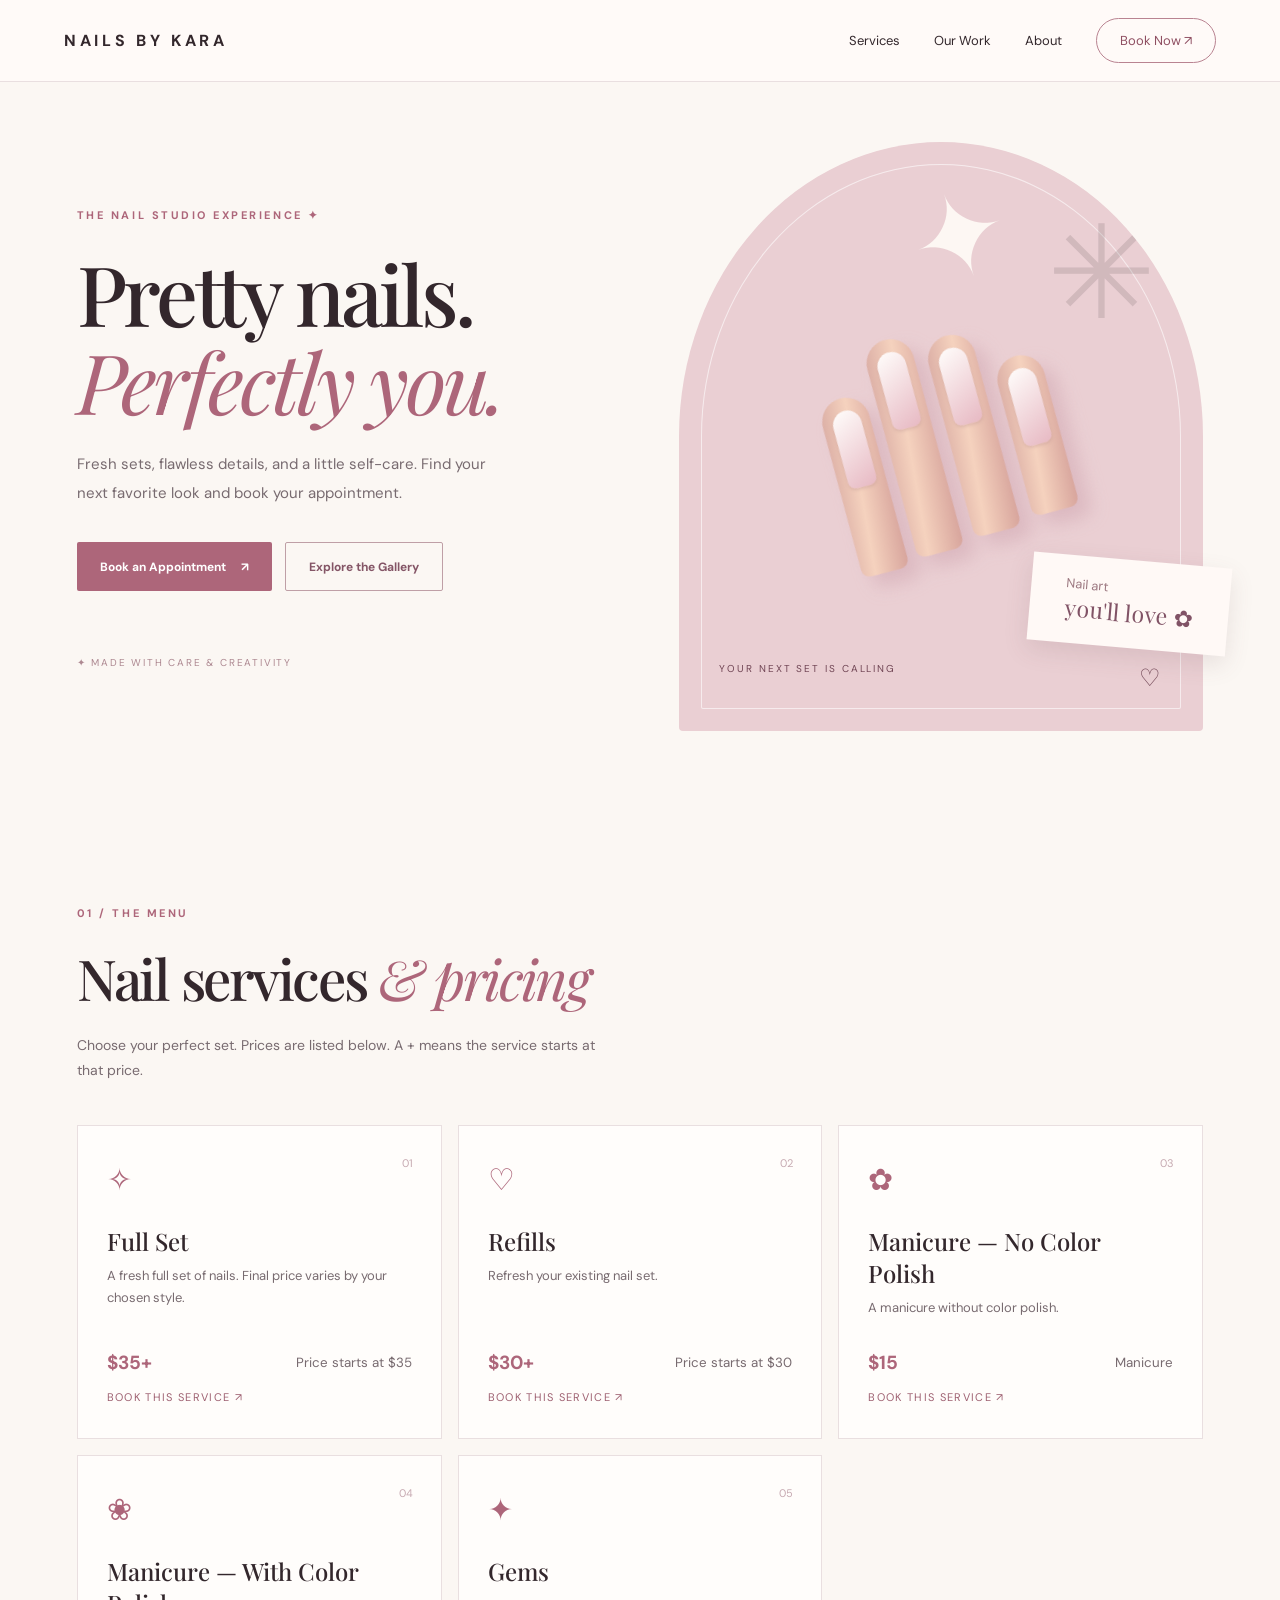
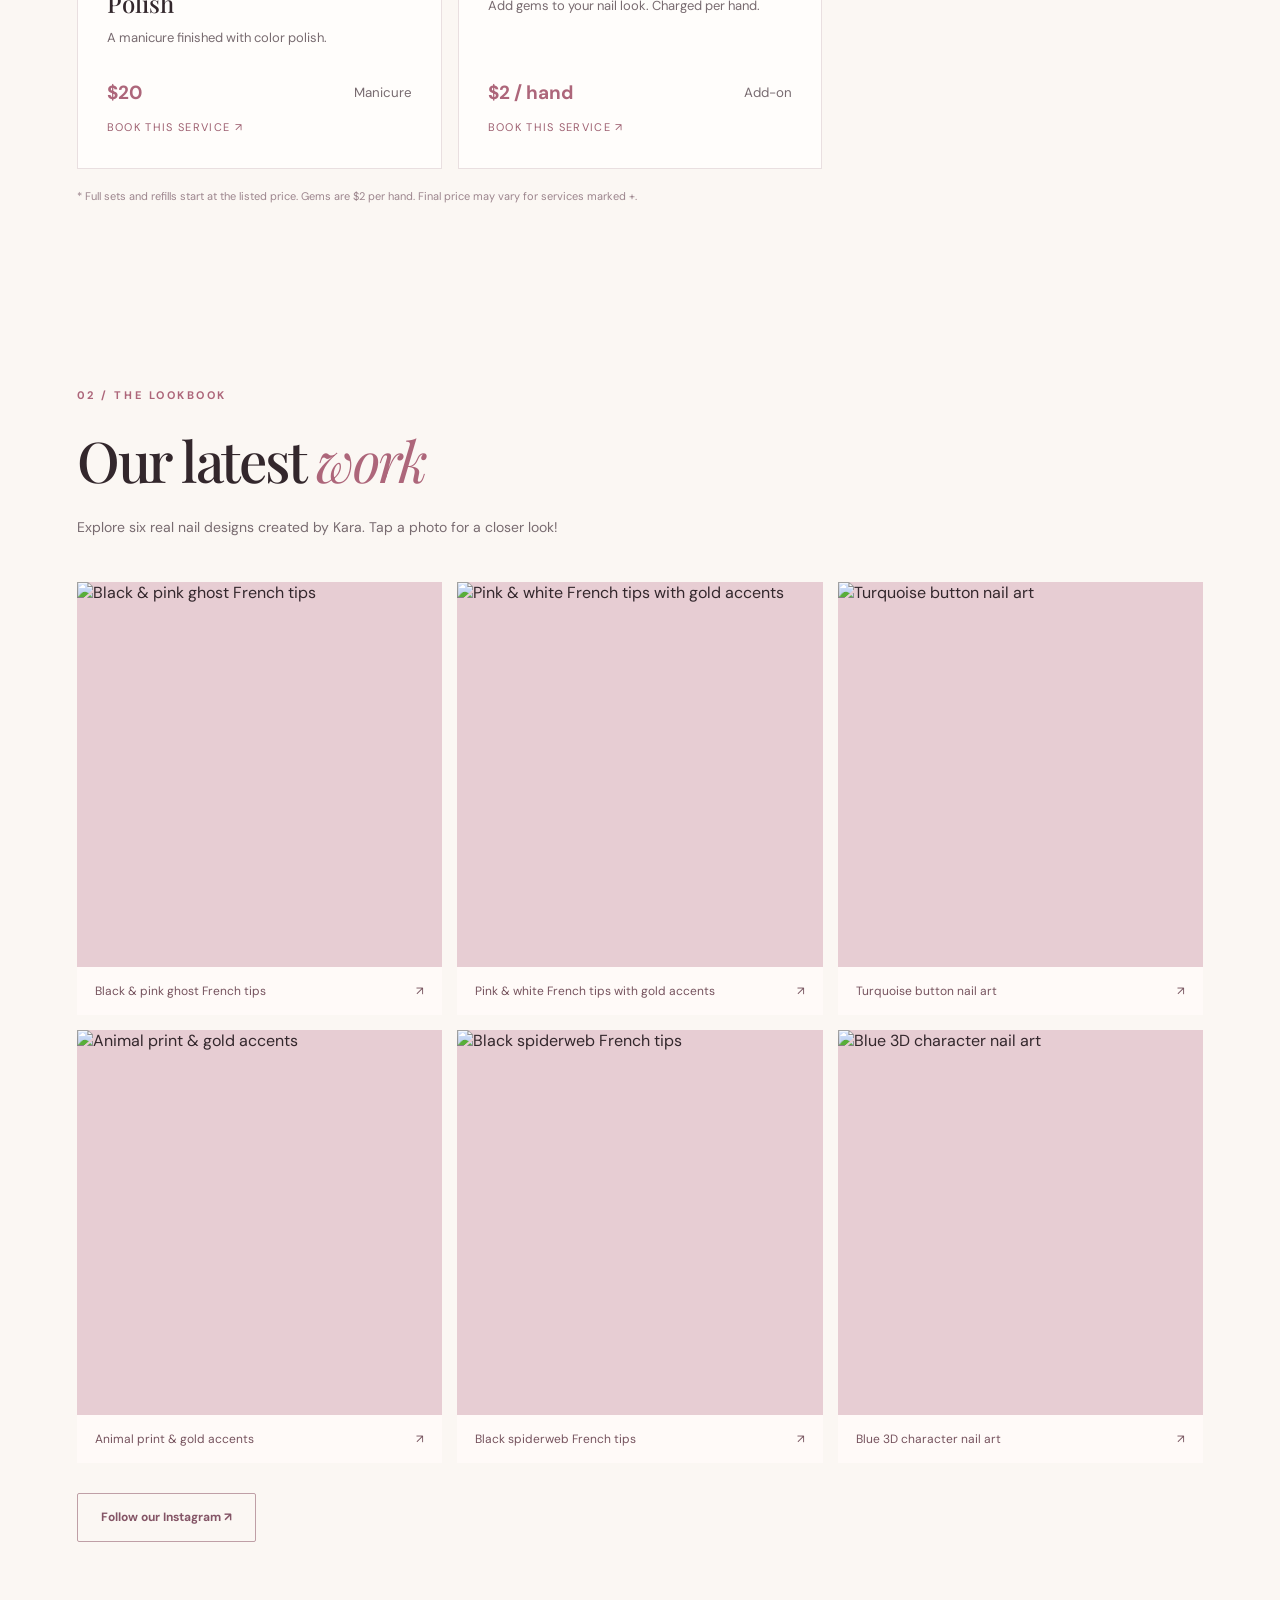
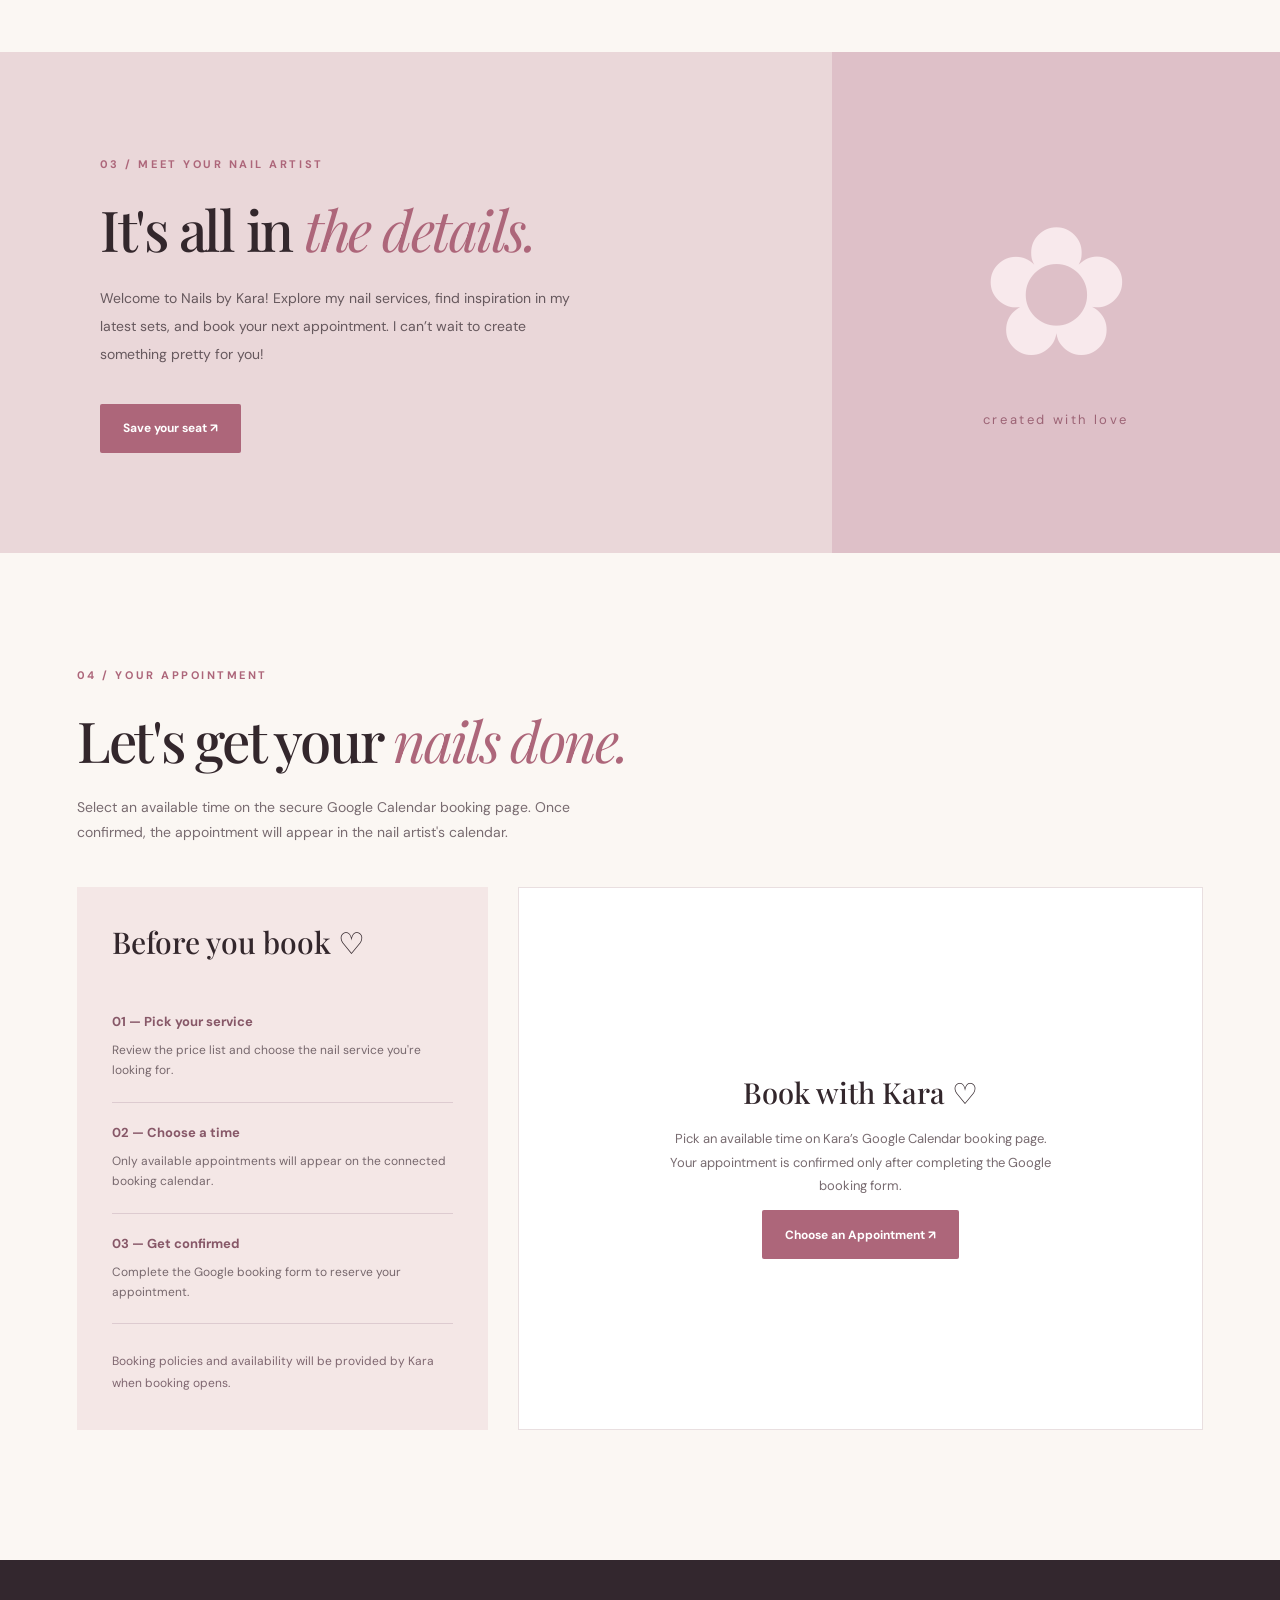
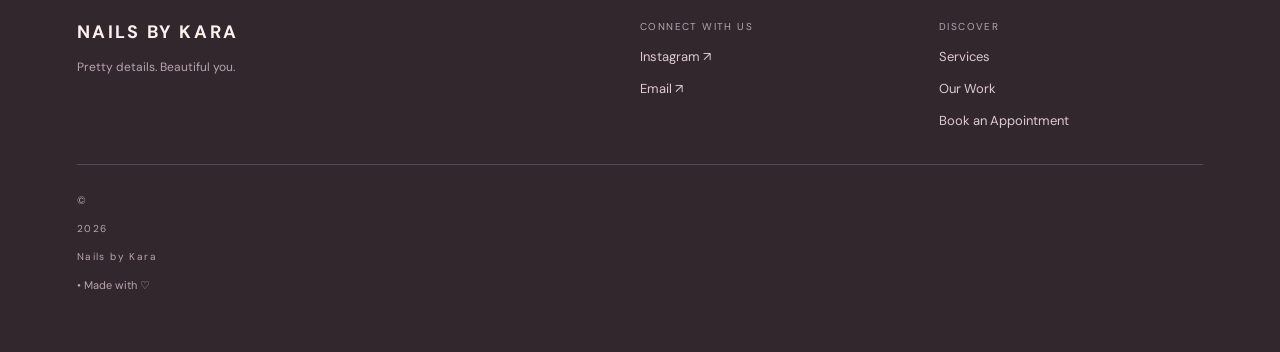
==== commit 39643c29: "Refresh Nails by Kara booking functionality" ====
--- a/index.html
+++ b/index.html
@@ -6,4 +6,4 @@
 <section id="gallery" class="section gallery-section"><div class="section-head"><span class="eyebrow">02 / THE LOOKBOOK</span><h2>Our latest <em>work</em></h2><p>Explore six real nail designs created by Kara. Tap a photo for a closer look!</p></div><div id="galleryGrid" class="gallery-grid"></div><a class="btn secondary" id="instagramGallery" href="#gallery">Follow our Instagram ↗</a></section>
 <section id="about" class="about"><div class="about-card"><span class="eyebrow">03 / MEET YOUR NAIL ARTIST</span><h2>It's all in <em>the details.</em></h2><p id="aboutText">Welcome to the studio! Every set is created with care, creativity, and your personal style in mind. From timeless neutrals to playful nail art, there's something for everyone.</p><a class="btn primary" href="#booking">Save your seat ↗</a></div><div class="about-art">✿<span>created with love</span></div></section>
 <section id="booking" class="section booking-section"><div class="section-head"><span class="eyebrow">04 / YOUR APPOINTMENT</span><h2>Let's get your <em>nails done.</em></h2><p>Select an available time on the secure Google Calendar booking page. Once confirmed, the appointment will appear in the nail artist's calendar.</p></div><div class="booking-layout"><div class="booking-info"><h3>Before you book ♡</h3><div class="policy"><strong>01 — Pick your service</strong><span>Review the price list and choose the nail service you're looking for.</span></div><div class="policy"><strong>02 — Choose a time</strong><span>Only available appointments will appear on the connected booking calendar.</span></div><div class="policy"><strong>03 — Get confirmed</strong><span>Complete the Google booking form to reserve your appointment.</span></div><div class="notice">Booking policies and availability will be provided by Kara when booking opens.</div></div><div id="bookingBox" class="booking-box"><div class="booking-icon">▦</div><h3>Appointment calendar</h3><p>Online appointment booking is coming soon! Kara will connect her Google Calendar appointment page.</p><div class="setup-msg">Setup needed: paste her Google Calendar booking page link into <code>config.js</code>.</div><a class="btn primary" href="https://calendar.google.com/calendar/u/0/r" target="_blank" rel="noopener noreferrer">Calendar Setup (For Kara) ↗</a></div></div></section>
-</main><footer><div><div class="footer-brand" id="footerBrand">NAILS BY KARA</div><p>Pretty details. Beautiful you.</p></div><div><span>CONNECT WITH US</span><a id="instagramFooter" href="#gallery">Instagram ↗</a><a id="emailFooter" href="mailto:hello@example.com">Email ↗</a></div><div><span>DISCOVER</span><a href="#services">Services</a><a href="#gallery">Our Work</a><a href="#booking">Book an Appointment</a></div><div class="copyright">© <span id="year"></span> <span id="copyrightBrand">Nails by Kara</span> • Made with ♡</div></footer><script src="config.js?v=directphotos-20261024-3"></script><script src="script.js?v=galleryfix-20261023b"></script></body></html>
+</main><footer><div><div class="footer-brand" id="footerBrand">NAILS BY KARA</div><p>Pretty details. Beautiful you.</p></div><div><span>CONNECT WITH US</span><a id="instagramFooter" href="#gallery">Instagram ↗</a><a id="emailFooter" href="mailto:hello@example.com">Email ↗</a></div><div><span>DISCOVER</span><a href="#services">Services</a><a href="#gallery">Our Work</a><a href="#booking">Book an Appointment</a></div><div class="copyright">© <span id="year"></span> <span id="copyrightBrand">Nails by Kara</span> • Made with ♡</div></footer><script src="config.js?v=booking-20261024-1"></script><script src="script.js?v=booking-20261024-1"></script></body></html>
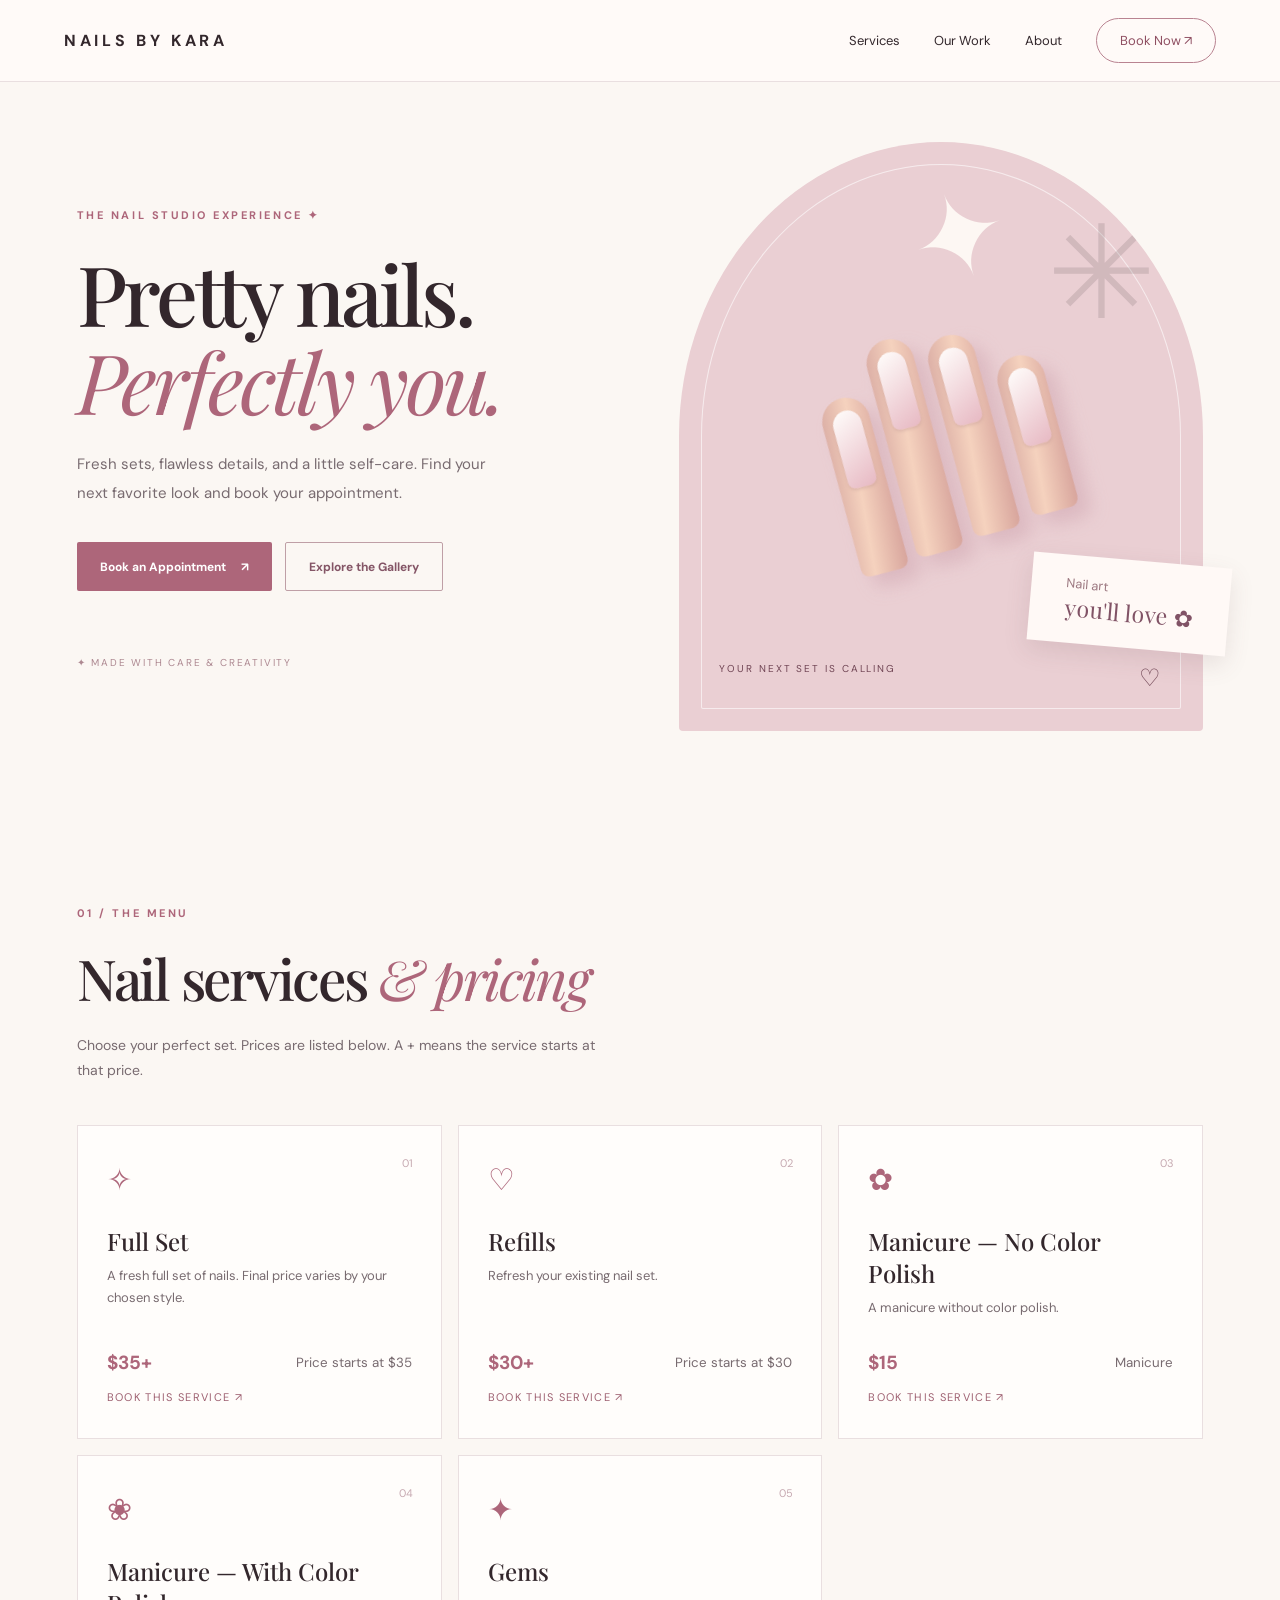
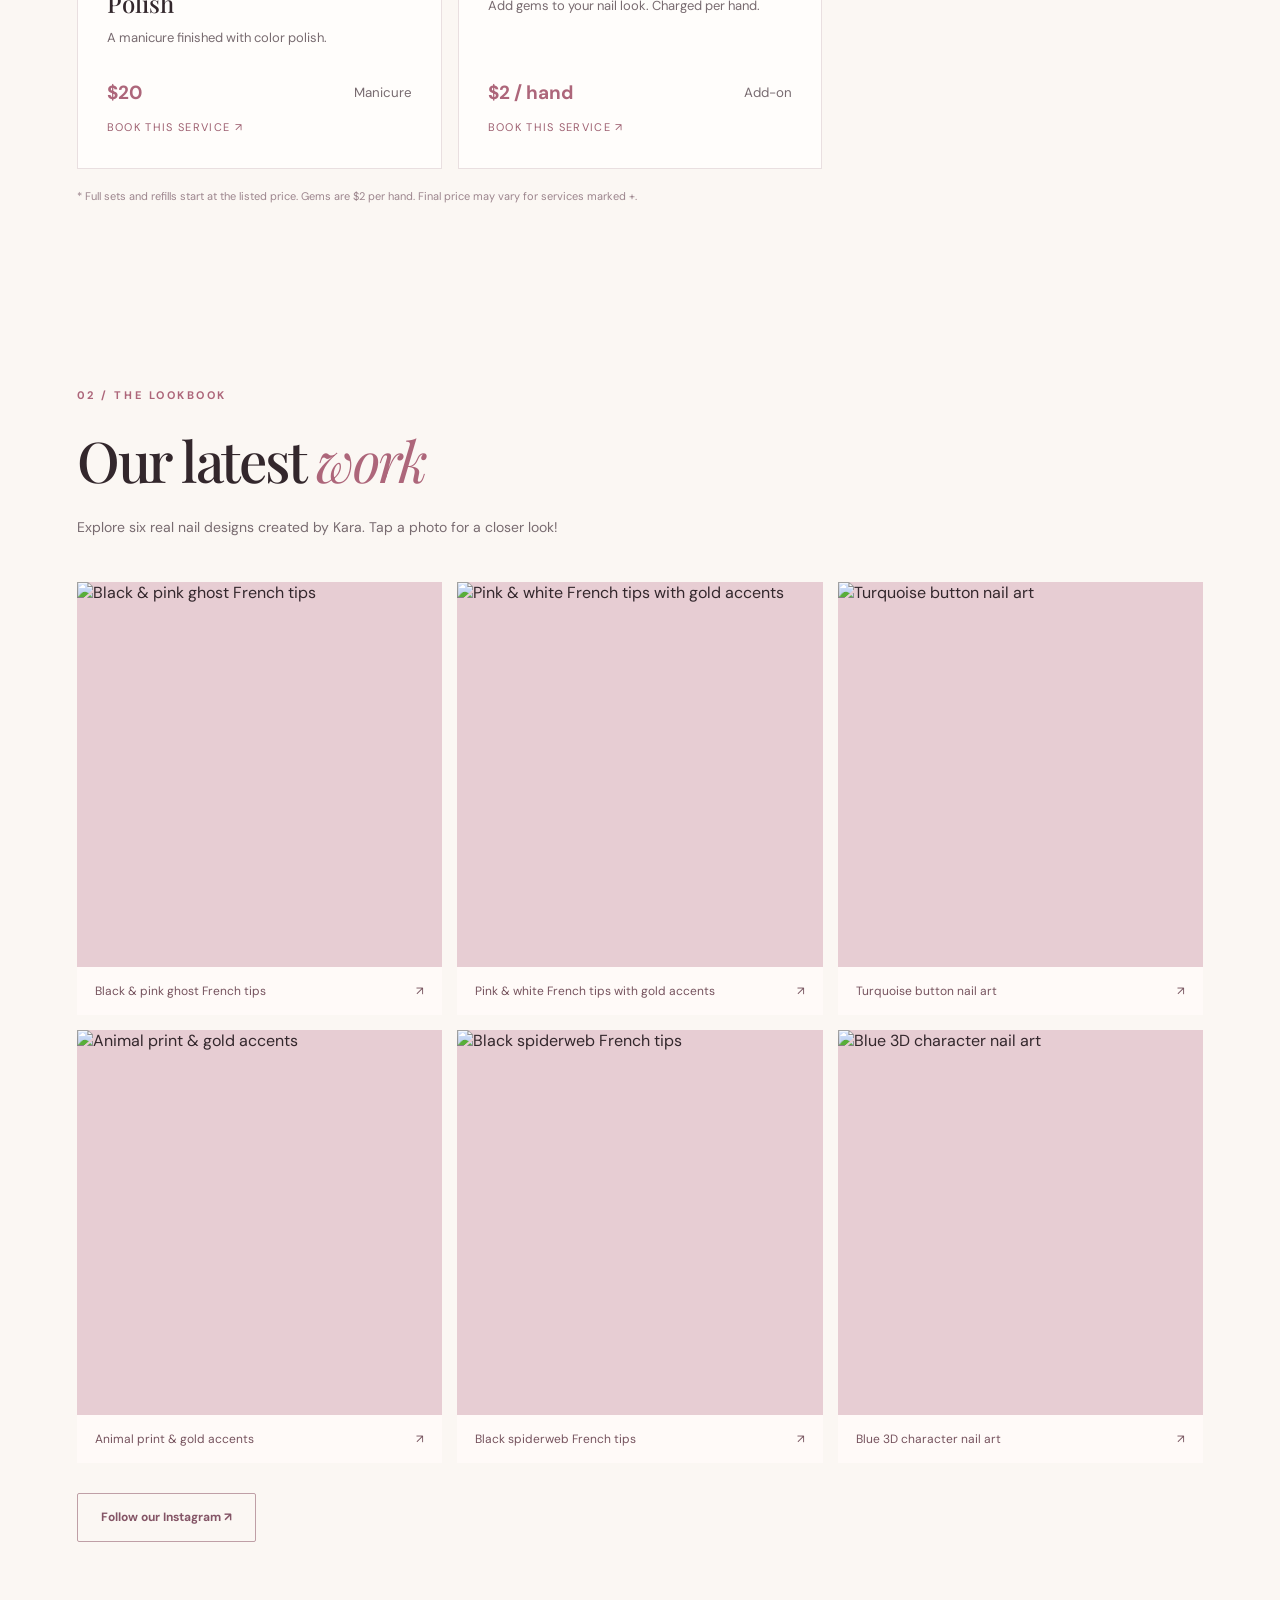
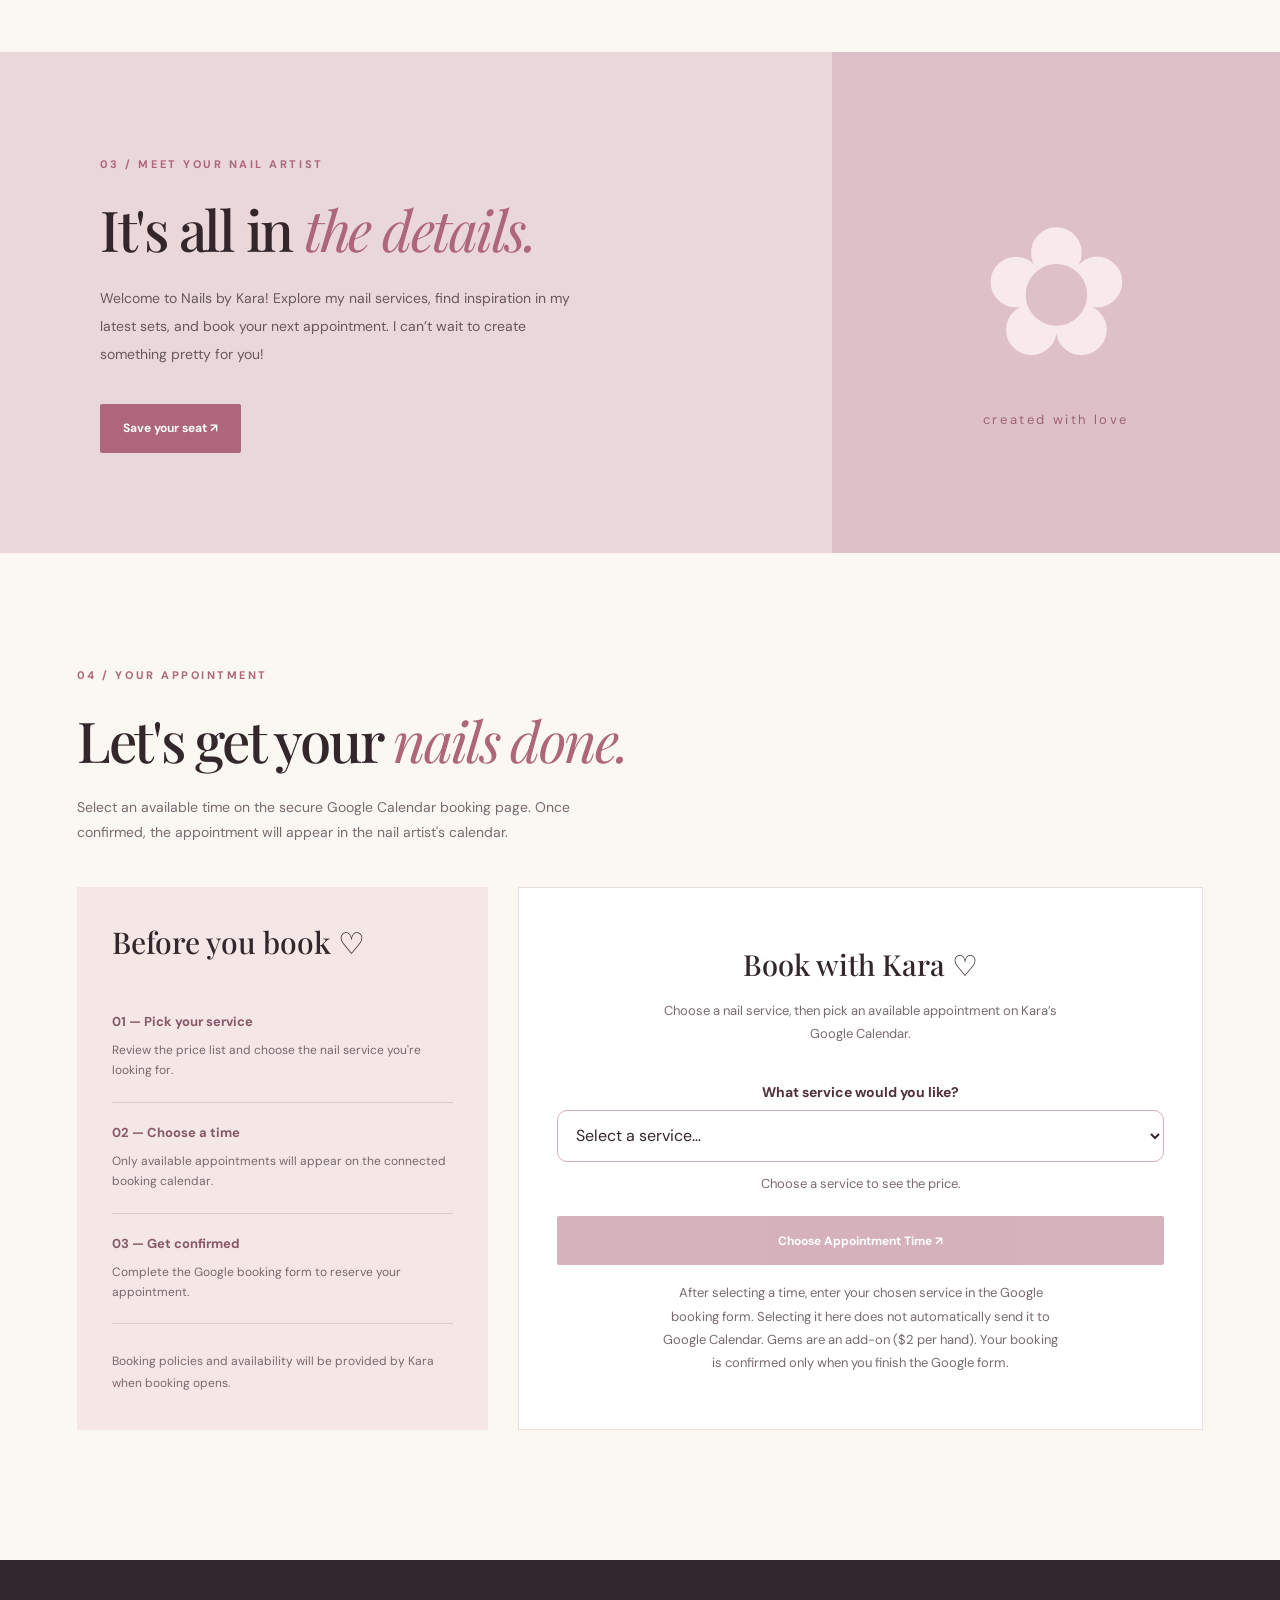
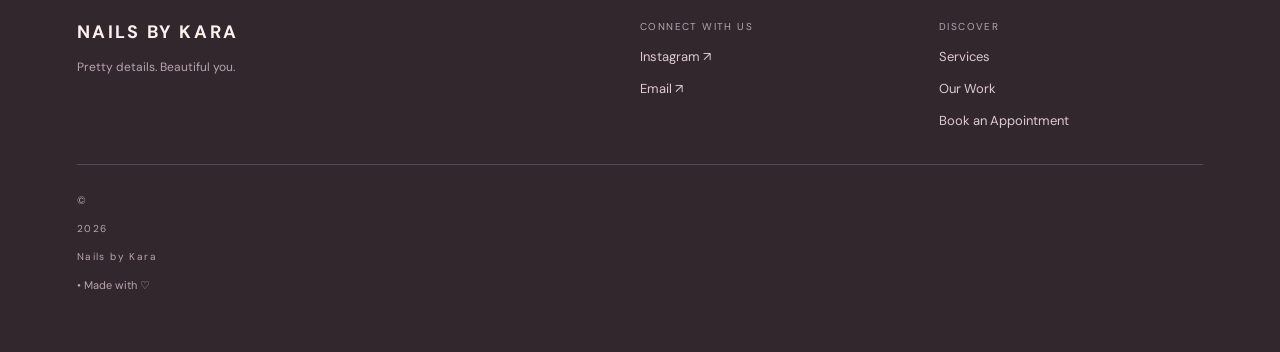
==== commit 42765e86: "Publish new service dropdown and refresh cached files" ====
--- a/index.html
+++ b/index.html
@@ -1,9 +1,9 @@
 <!DOCTYPE html>
-<html lang="en"><head><meta charset="UTF-8"><meta name="viewport" content="width=device-width,initial-scale=1"><meta name="theme-color" content="#fbf5f3"><meta name="description" content="View prices, nail designs, and booking details for Nails by Kara."><title>Nails by Kara | Book Your Set</title><link rel="stylesheet" href="style.css"></head><body>
+<html lang="en"><head><meta charset="UTF-8"><meta name="viewport" content="width=device-width,initial-scale=1"><meta name="theme-color" content="#fbf5f3"><meta name="description" content="View prices, nail designs, and booking details for Nails by Kara."><title>Nails by Kara | Book Your Set</title><link rel="stylesheet" href="style.css?v=service-picker-20261024"></head><body>
 <header class="topbar"><a href="#home" class="brand" id="headerBrand">NAILS BY KARA</a><button id="menuBtn" class="menu" aria-label="Open navigation" aria-expanded="false">☰</button><nav id="nav"><a href="#services">Services</a><a href="#gallery">Our Work</a><a href="#about">About</a><a href="#booking" class="nav-book">Book Now ↗</a></nav></header>
 <main><section id="home" class="hero"><div class="hero-copy"><span class="eyebrow">THE NAIL STUDIO EXPERIENCE ✦</span><h1>Pretty nails.<br><em>Perfectly you.</em></h1><p>Fresh sets, flawless details, and a little self-care. Find your next favorite look and book your appointment.</p><div class="hero-actions"><a class="btn primary" href="#booking">Book an Appointment <span>↗</span></a><a class="btn secondary" href="#gallery">Explore the Gallery</a></div><div class="hero-note">✦ MADE WITH CARE & CREATIVITY</div></div><div class="hero-visual"><div class="visual-card"><div class="decor-sun">✳</div><div class="nail-illustration"><span>✦</span><div class="fingers"><i></i><i></i><i></i><i></i></div></div><div class="visual-label">YOUR NEXT SET IS CALLING <span>♡</span></div></div><div class="floating-label">Nail art<br><strong>you'll love ✿</strong></div></div></section>
 <section id="services" class="section"><div class="section-head"><span class="eyebrow">01 / THE MENU</span><h2>Nail services <em>& pricing</em></h2><p>Choose your perfect set. Prices are listed below. A + means the service starts at that price.</p></div><div id="serviceGrid" class="service-grid"></div><p class="tiny">* Full sets and refills start at the listed price. Gems are $2 per hand. Final price may vary for services marked +.</p></section>
 <section id="gallery" class="section gallery-section"><div class="section-head"><span class="eyebrow">02 / THE LOOKBOOK</span><h2>Our latest <em>work</em></h2><p>Explore six real nail designs created by Kara. Tap a photo for a closer look!</p></div><div id="galleryGrid" class="gallery-grid"></div><a class="btn secondary" id="instagramGallery" href="#gallery">Follow our Instagram ↗</a></section>
 <section id="about" class="about"><div class="about-card"><span class="eyebrow">03 / MEET YOUR NAIL ARTIST</span><h2>It's all in <em>the details.</em></h2><p id="aboutText">Welcome to the studio! Every set is created with care, creativity, and your personal style in mind. From timeless neutrals to playful nail art, there's something for everyone.</p><a class="btn primary" href="#booking">Save your seat ↗</a></div><div class="about-art">✿<span>created with love</span></div></section>
 <section id="booking" class="section booking-section"><div class="section-head"><span class="eyebrow">04 / YOUR APPOINTMENT</span><h2>Let's get your <em>nails done.</em></h2><p>Select an available time on the secure Google Calendar booking page. Once confirmed, the appointment will appear in the nail artist's calendar.</p></div><div class="booking-layout"><div class="booking-info"><h3>Before you book ♡</h3><div class="policy"><strong>01 — Pick your service</strong><span>Review the price list and choose the nail service you're looking for.</span></div><div class="policy"><strong>02 — Choose a time</strong><span>Only available appointments will appear on the connected booking calendar.</span></div><div class="policy"><strong>03 — Get confirmed</strong><span>Complete the Google booking form to reserve your appointment.</span></div><div class="notice">Booking policies and availability will be provided by Kara when booking opens.</div></div><div id="bookingBox" class="booking-box"><div class="booking-icon">▦</div><h3>Appointment calendar</h3><p>Online appointment booking is coming soon! Kara will connect her Google Calendar appointment page.</p><div class="setup-msg">Setup needed: paste her Google Calendar booking page link into <code>config.js</code>.</div><a class="btn primary" href="https://calendar.google.com/calendar/u/0/r" target="_blank" rel="noopener noreferrer">Calendar Setup (For Kara) ↗</a></div></div></section>
-</main><footer><div><div class="footer-brand" id="footerBrand">NAILS BY KARA</div><p>Pretty details. Beautiful you.</p></div><div><span>CONNECT WITH US</span><a id="instagramFooter" href="#gallery">Instagram ↗</a><a id="emailFooter" href="mailto:hello@example.com">Email ↗</a></div><div><span>DISCOVER</span><a href="#services">Services</a><a href="#gallery">Our Work</a><a href="#booking">Book an Appointment</a></div><div class="copyright">© <span id="year"></span> <span id="copyrightBrand">Nails by Kara</span> • Made with ♡</div></footer><script src="config.js?v=booking-20261024-1"></script><script src="script.js?v=booking-20261024-1"></script></body></html>
+</main><footer><div><div class="footer-brand" id="footerBrand">NAILS BY KARA</div><p>Pretty details. Beautiful you.</p></div><div><span>CONNECT WITH US</span><a id="instagramFooter" href="#gallery">Instagram ↗</a><a id="emailFooter" href="mailto:hello@example.com">Email ↗</a></div><div><span>DISCOVER</span><a href="#services">Services</a><a href="#gallery">Our Work</a><a href="#booking">Book an Appointment</a></div><div class="copyright">© <span id="year"></span> <span id="copyrightBrand">Nails by Kara</span> • Made with ♡</div></footer><script src="config.js?v=booking-20261024-1"></script><script src="script.js?v=service-picker-20261024"></script></body></html>
--- a/style.css
+++ b/style.css
@@ -4,3 +4,12 @@
 
 .gallery-photo-link{display:block;overflow:hidden;border-radius:inherit}.gallery-photo-link img{width:100%;height:100%;object-fit:cover;display:block;transition:transform .25s ease}.gallery-photo-link:hover img{transform:scale(1.04)}
 .photo-lightbox{border:0;border-radius:18px;padding:12px;background:#fff9fc;max-width:min(92vw,760px);max-height:92vh;box-shadow:0 20px 80px #0005;text-align:center}.photo-lightbox::backdrop{background:#210d1cca}.photo-lightbox img{display:block;max-height:75vh;max-width:100%;margin:auto;border-radius:10px;object-fit:contain}.photo-lightbox p{color:#5f314a}.photo-lightbox .close-photo{position:absolute;top:8px;right:8px;border:0;border-radius:50%;background:#fff;color:#6a2547;cursor:pointer;width:38px;height:38px;font-size:26px}
+
+/* Service selection on appointment booking */
+.booking-label{display:block;text-align:left;font-size:14px;font-weight:700;margin:24px 0 9px;color:#50313d}
+.booking-select{display:block;width:100%;min-height:52px;padding:12px 14px;border:1px solid #d9aebc;background:#fff;border-radius:10px;color:#33272c;font:inherit;cursor:pointer}
+.booking-select:focus{outline:3px solid #e9b7c9;outline-offset:2px}
+.selected-service{text-align:left;font-size:14px;color:#89556a;margin:10px 0 21px}
+.booking-next{width:100%;justify-content:center;text-align:center}
+.booking-next[aria-disabled="true"]{opacity:.5;cursor:not-allowed;pointer-events:none}
+.booking-fine-print{font-size:12px;line-height:1.6;color:#7b6971;margin-top:16px}
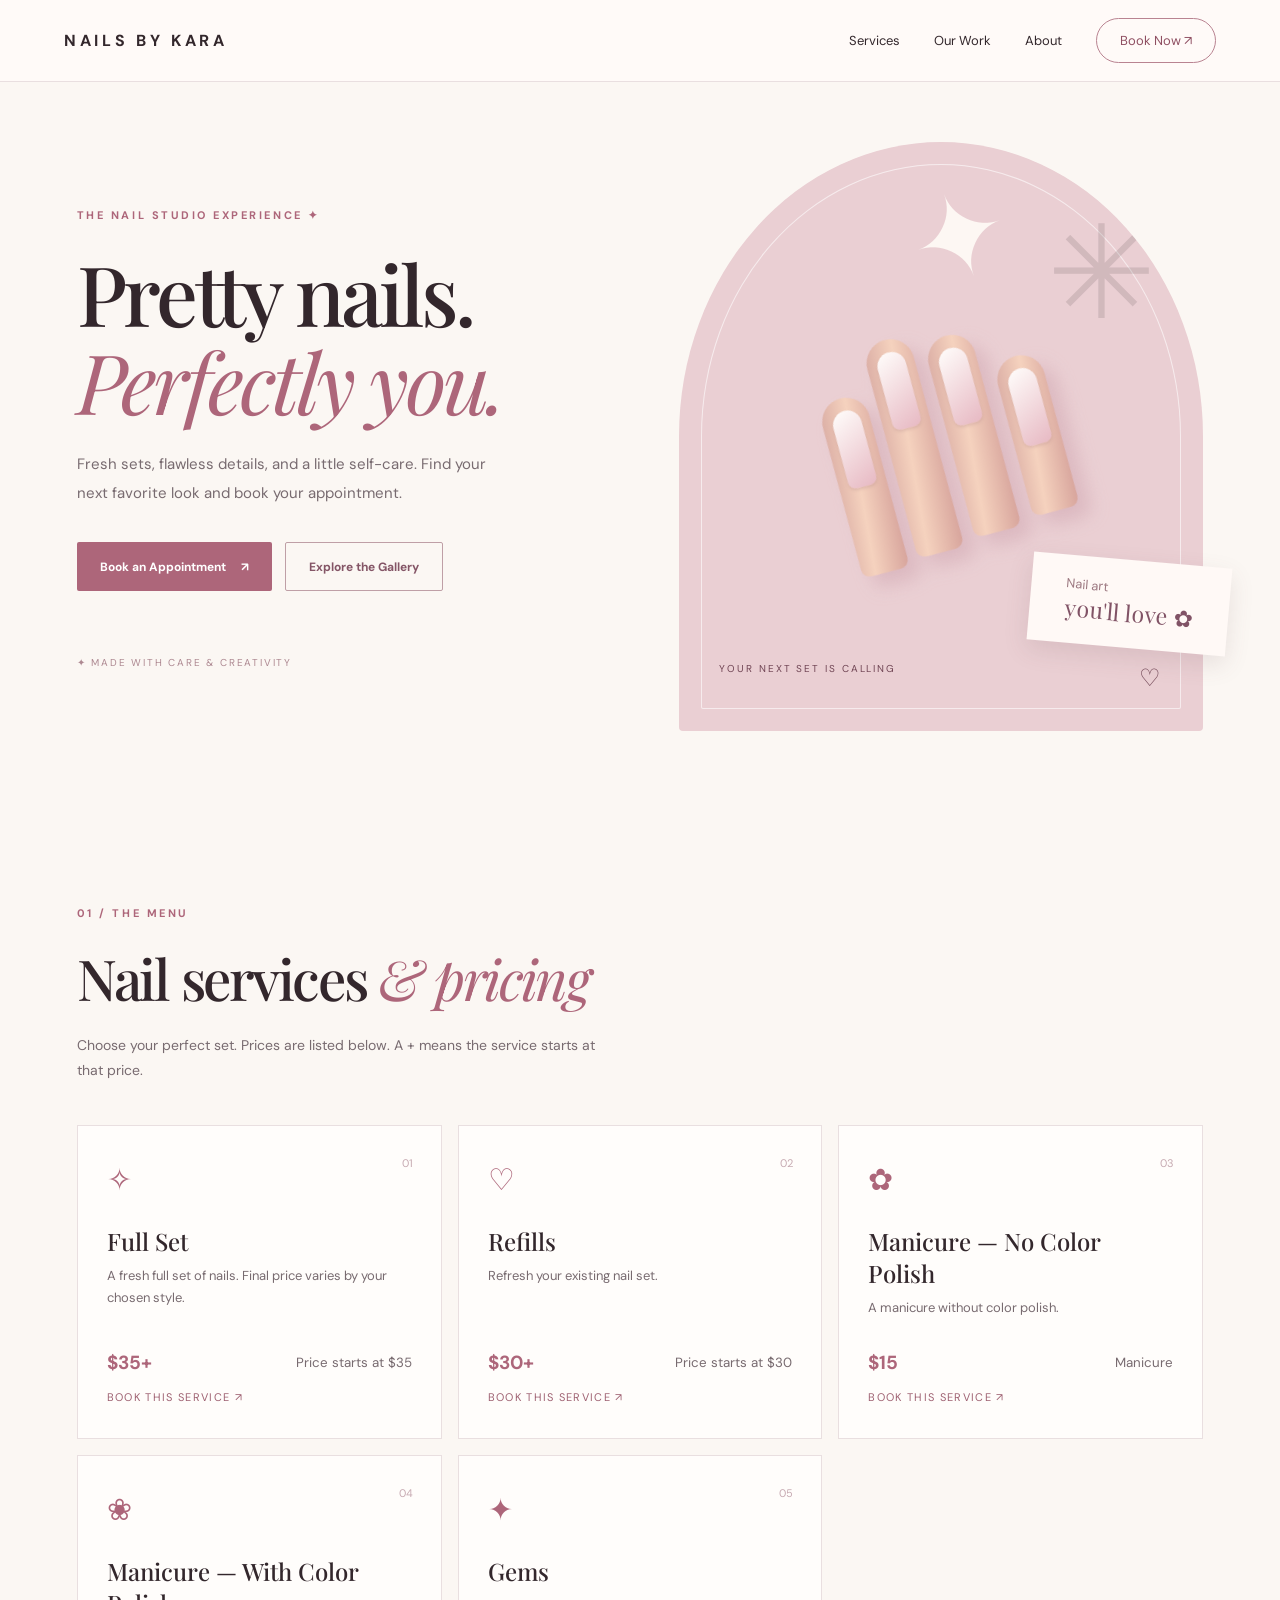
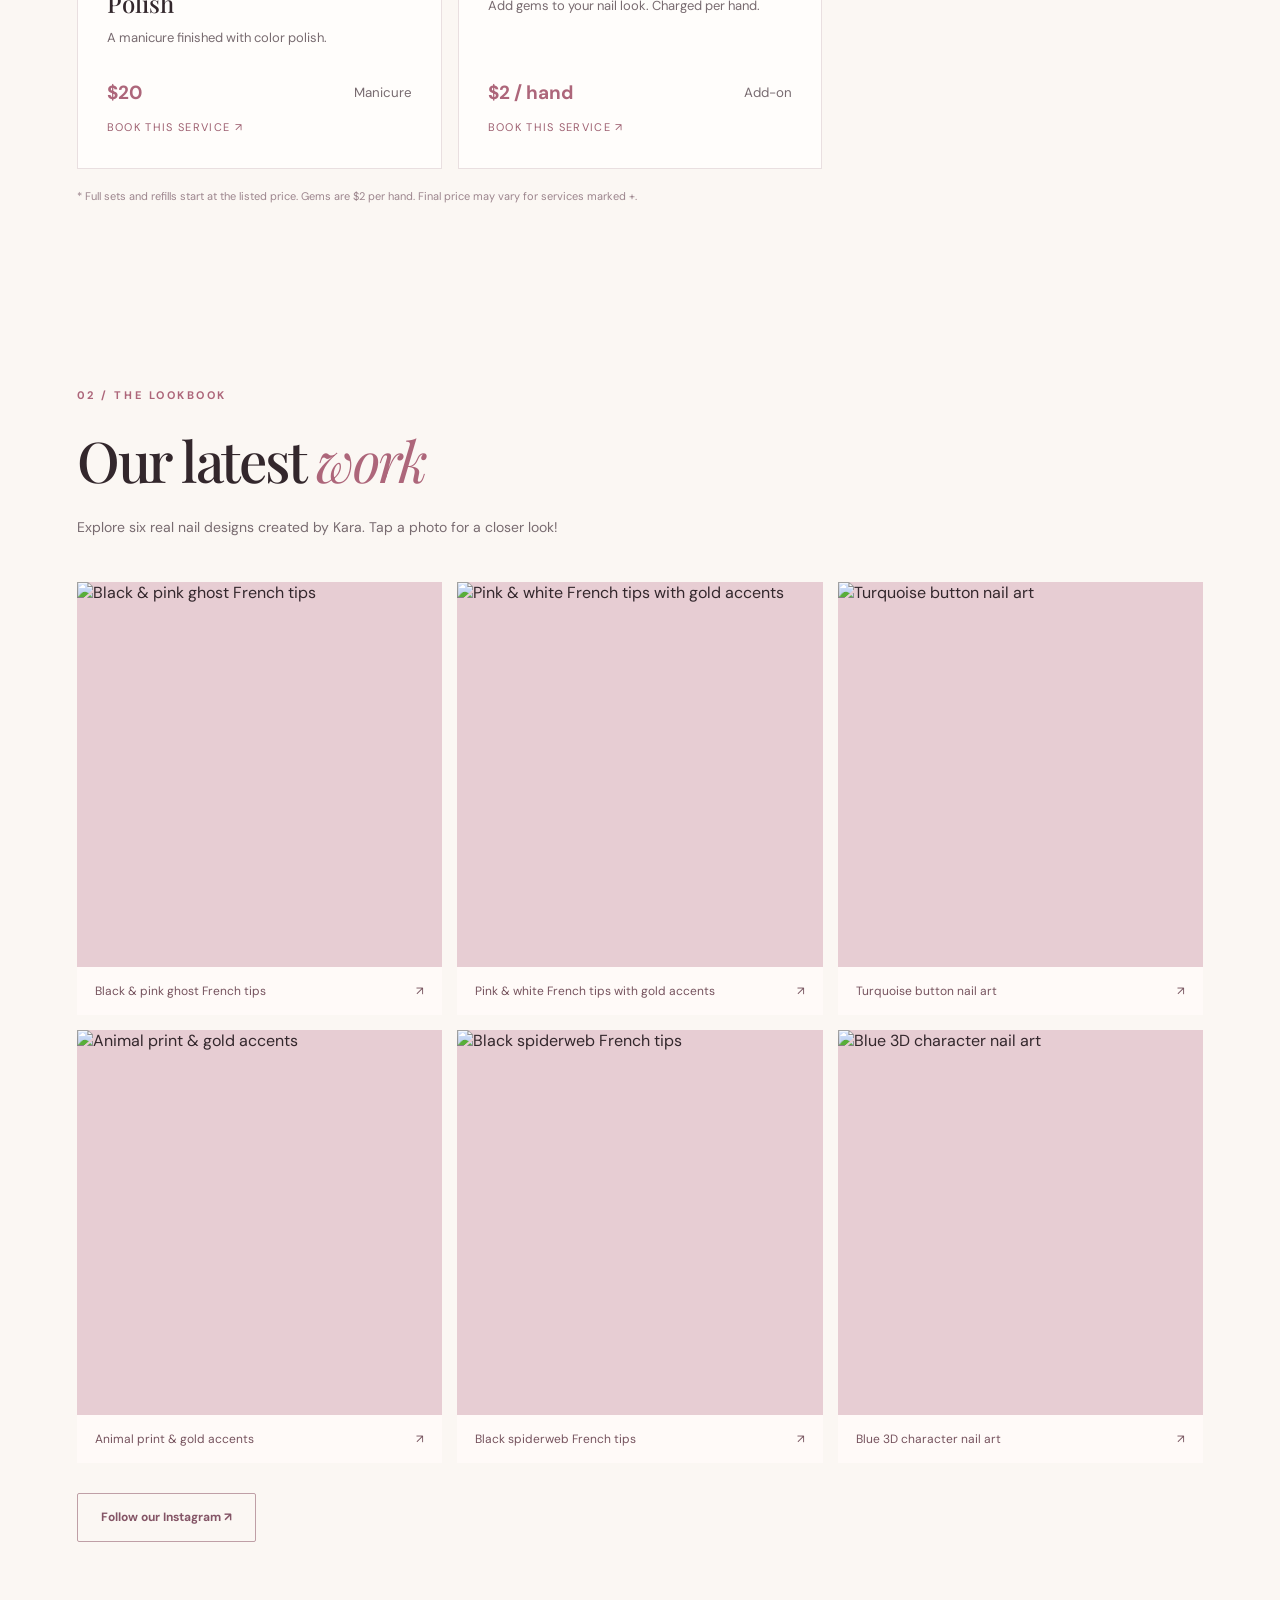
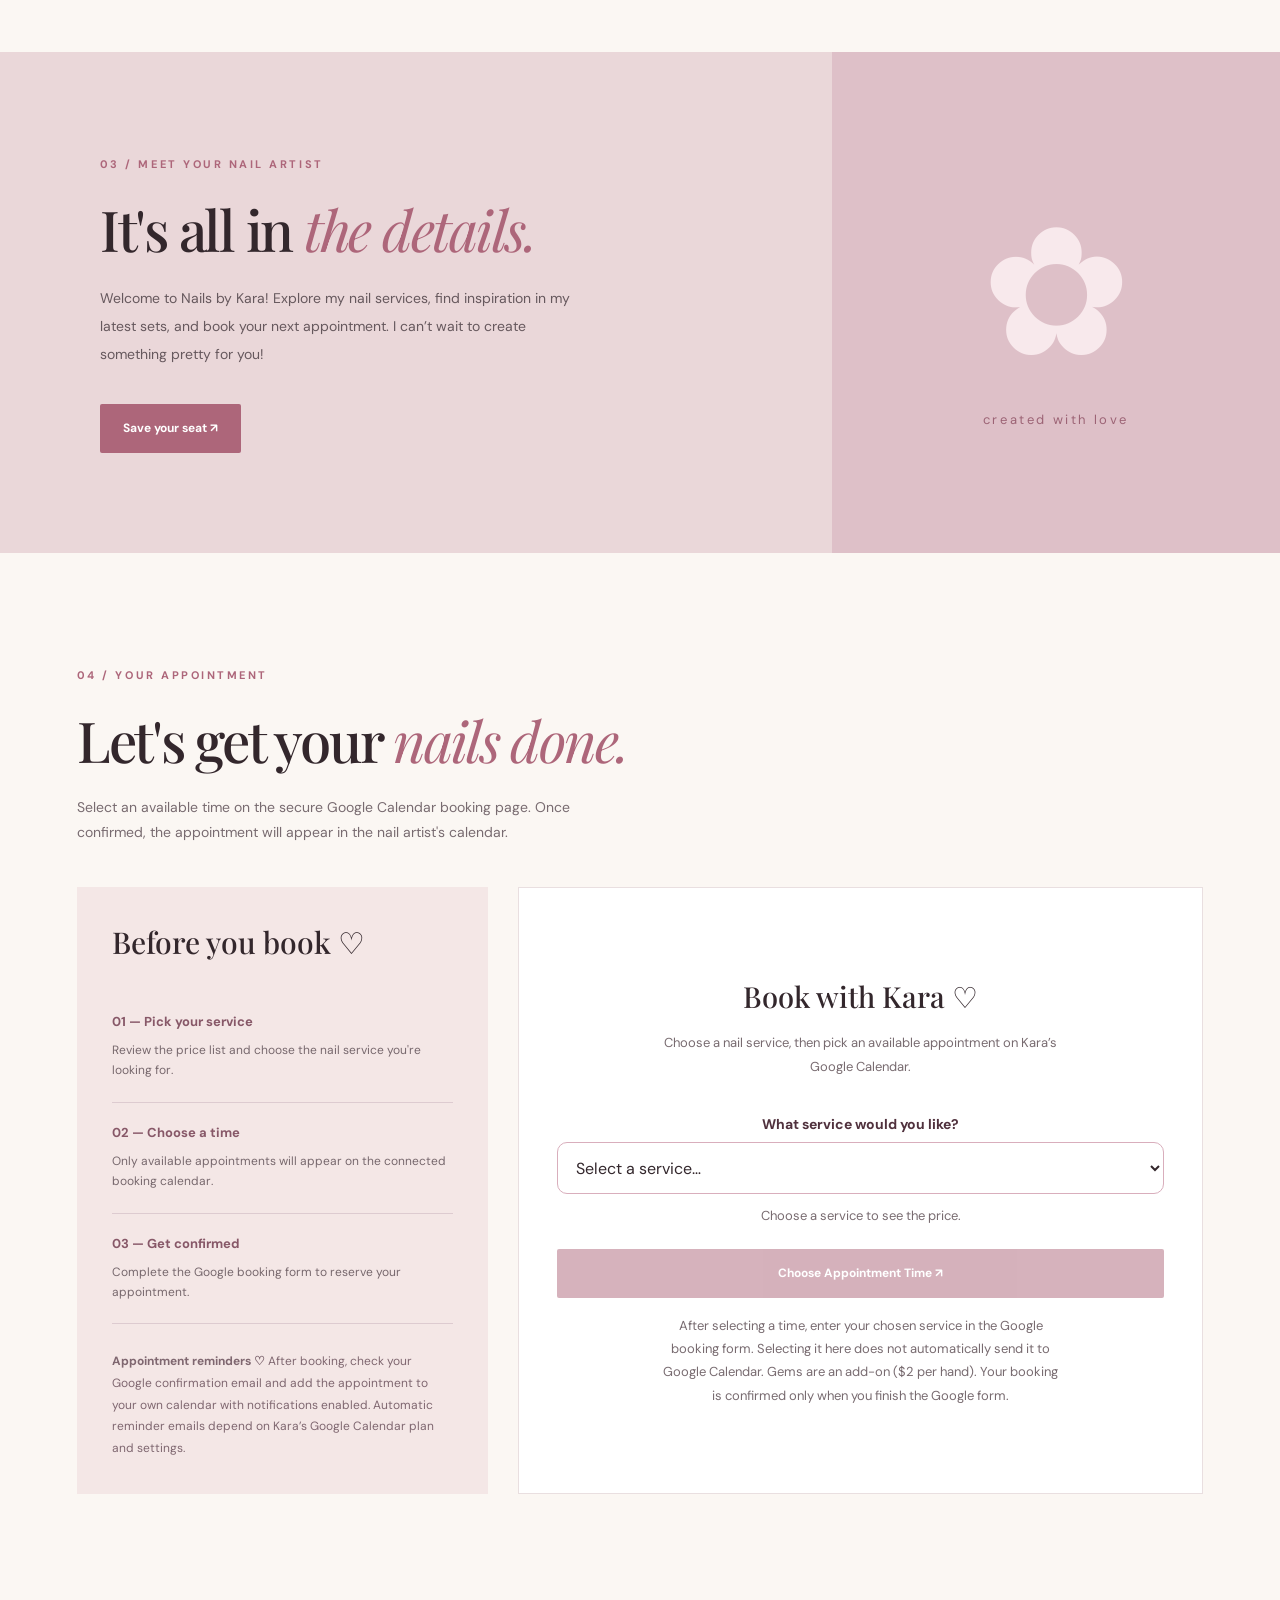
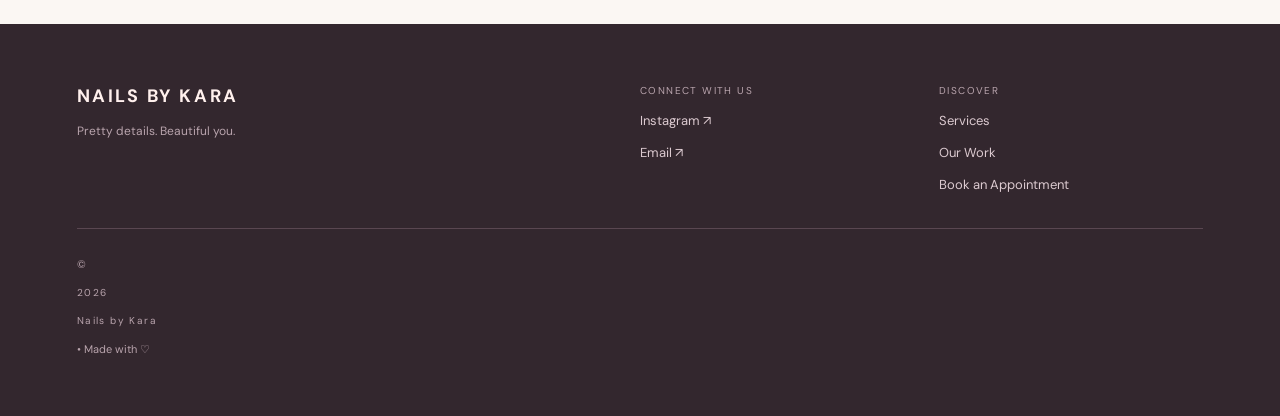
==== commit 2bcc1957: "Add accurate customer appointment reminder instructions to booking page" ====
--- a/index.html
+++ b/index.html
@@ -5,5 +5,5 @@
 <section id="services" class="section"><div class="section-head"><span class="eyebrow">01 / THE MENU</span><h2>Nail services <em>& pricing</em></h2><p>Choose your perfect set. Prices are listed below. A + means the service starts at that price.</p></div><div id="serviceGrid" class="service-grid"></div><p class="tiny">* Full sets and refills start at the listed price. Gems are $2 per hand. Final price may vary for services marked +.</p></section>
 <section id="gallery" class="section gallery-section"><div class="section-head"><span class="eyebrow">02 / THE LOOKBOOK</span><h2>Our latest <em>work</em></h2><p>Explore six real nail designs created by Kara. Tap a photo for a closer look!</p></div><div id="galleryGrid" class="gallery-grid"></div><a class="btn secondary" id="instagramGallery" href="#gallery">Follow our Instagram ↗</a></section>
 <section id="about" class="about"><div class="about-card"><span class="eyebrow">03 / MEET YOUR NAIL ARTIST</span><h2>It's all in <em>the details.</em></h2><p id="aboutText">Welcome to the studio! Every set is created with care, creativity, and your personal style in mind. From timeless neutrals to playful nail art, there's something for everyone.</p><a class="btn primary" href="#booking">Save your seat ↗</a></div><div class="about-art">✿<span>created with love</span></div></section>
-<section id="booking" class="section booking-section"><div class="section-head"><span class="eyebrow">04 / YOUR APPOINTMENT</span><h2>Let's get your <em>nails done.</em></h2><p>Select an available time on the secure Google Calendar booking page. Once confirmed, the appointment will appear in the nail artist's calendar.</p></div><div class="booking-layout"><div class="booking-info"><h3>Before you book ♡</h3><div class="policy"><strong>01 — Pick your service</strong><span>Review the price list and choose the nail service you're looking for.</span></div><div class="policy"><strong>02 — Choose a time</strong><span>Only available appointments will appear on the connected booking calendar.</span></div><div class="policy"><strong>03 — Get confirmed</strong><span>Complete the Google booking form to reserve your appointment.</span></div><div class="notice">Booking policies and availability will be provided by Kara when booking opens.</div></div><div id="bookingBox" class="booking-box"><div class="booking-icon">▦</div><h3>Appointment calendar</h3><p>Online appointment booking is coming soon! Kara will connect her Google Calendar appointment page.</p><div class="setup-msg">Setup needed: paste her Google Calendar booking page link into <code>config.js</code>.</div><a class="btn primary" href="https://calendar.google.com/calendar/u/0/r" target="_blank" rel="noopener noreferrer">Calendar Setup (For Kara) ↗</a></div></div></section>
+<section id="booking" class="section booking-section"><div class="section-head"><span class="eyebrow">04 / YOUR APPOINTMENT</span><h2>Let's get your <em>nails done.</em></h2><p>Select an available time on the secure Google Calendar booking page. Once confirmed, the appointment will appear in the nail artist's calendar.</p></div><div class="booking-layout"><div class="booking-info"><h3>Before you book ♡</h3><div class="policy"><strong>01 — Pick your service</strong><span>Review the price list and choose the nail service you're looking for.</span></div><div class="policy"><strong>02 — Choose a time</strong><span>Only available appointments will appear on the connected booking calendar.</span></div><div class="policy"><strong>03 — Get confirmed</strong><span>Complete the Google booking form to reserve your appointment.</span></div><div class="notice"><strong>Appointment reminders ♡</strong> After booking, check your Google confirmation email and add the appointment to your own calendar with notifications enabled. Automatic reminder emails depend on Kara’s Google Calendar plan and settings.</div></div><div id="bookingBox" class="booking-box"><div class="booking-icon">▦</div><h3>Appointment calendar</h3><p>Online appointment booking is coming soon! Kara will connect her Google Calendar appointment page.</p><div class="setup-msg">Setup needed: paste her Google Calendar booking page link into <code>config.js</code>.</div><a class="btn primary" href="https://calendar.google.com/calendar/u/0/r" target="_blank" rel="noopener noreferrer">Calendar Setup (For Kara) ↗</a></div></div></section>
 </main><footer><div><div class="footer-brand" id="footerBrand">NAILS BY KARA</div><p>Pretty details. Beautiful you.</p></div><div><span>CONNECT WITH US</span><a id="instagramFooter" href="#gallery">Instagram ↗</a><a id="emailFooter" href="mailto:hello@example.com">Email ↗</a></div><div><span>DISCOVER</span><a href="#services">Services</a><a href="#gallery">Our Work</a><a href="#booking">Book an Appointment</a></div><div class="copyright">© <span id="year"></span> <span id="copyrightBrand">Nails by Kara</span> • Made with ♡</div></footer><script src="config.js?v=booking-20261024-1"></script><script src="script.js?v=service-picker-20261024"></script></body></html>
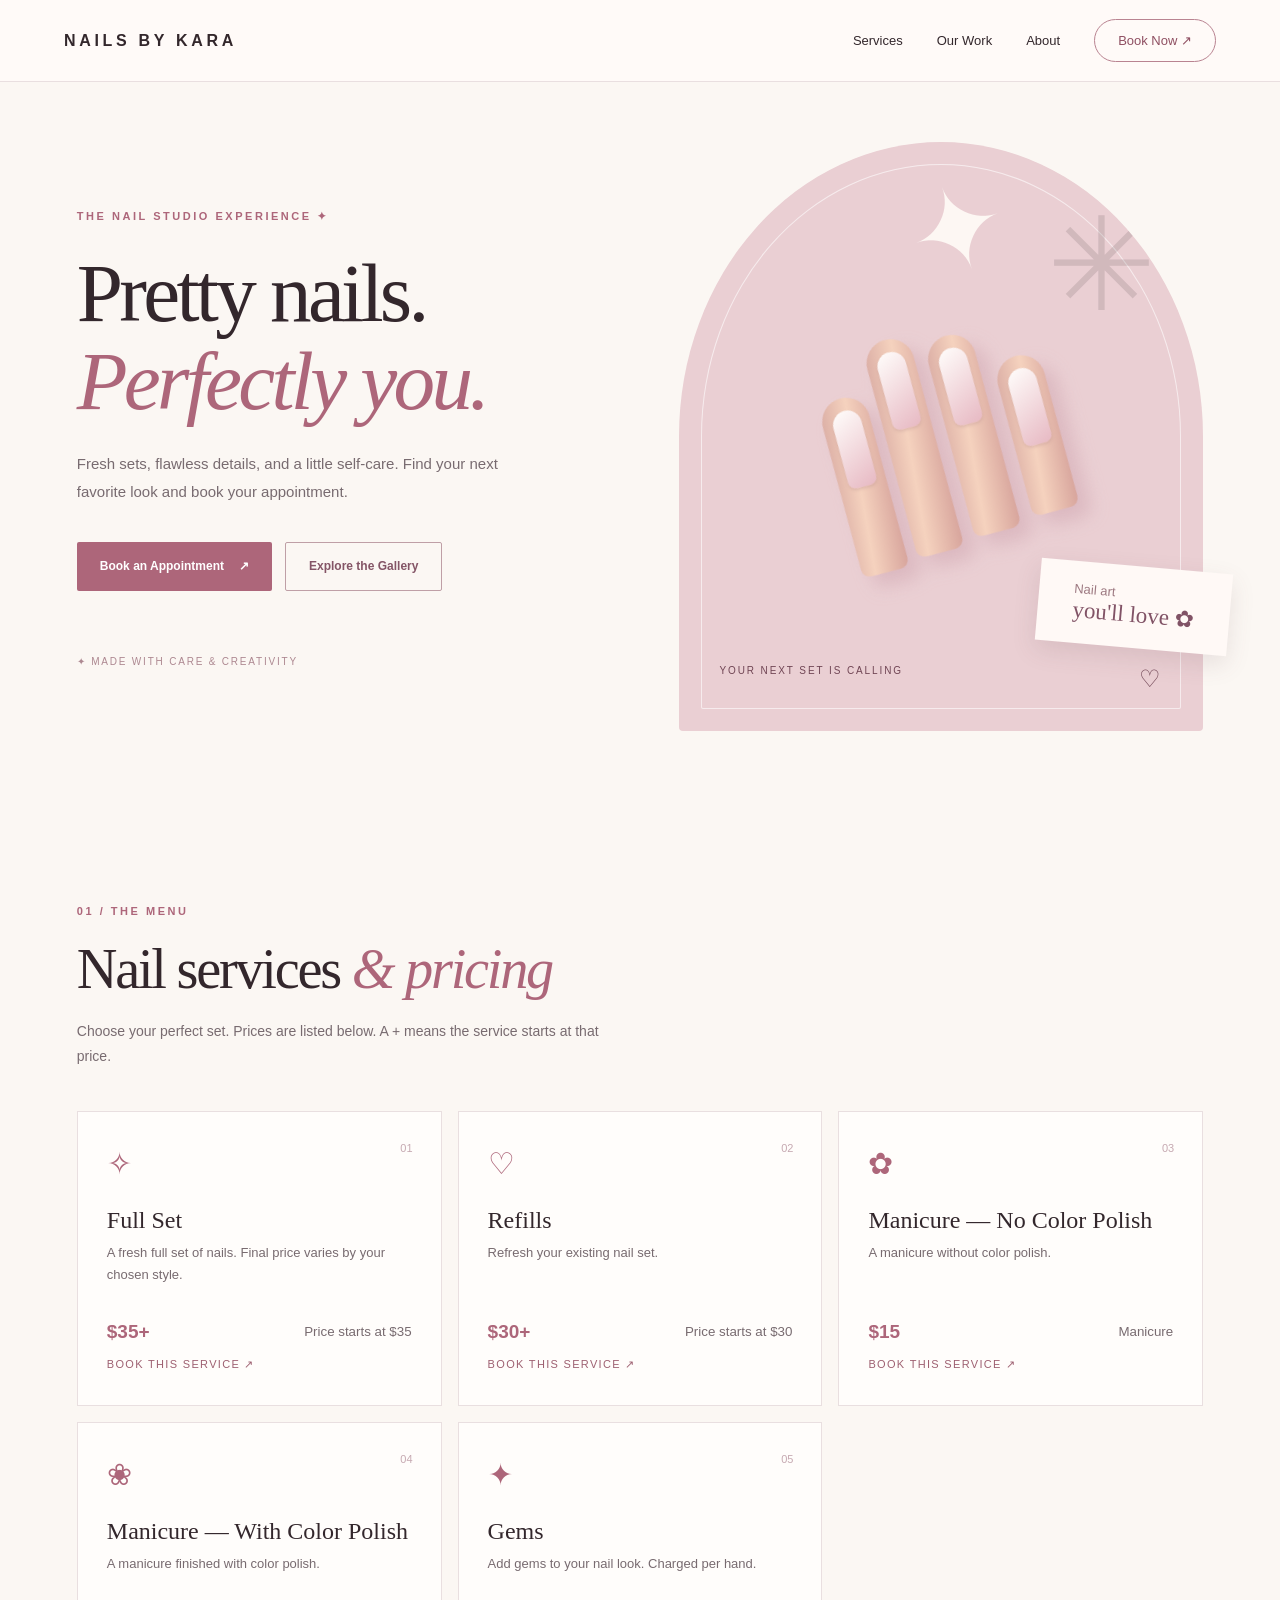
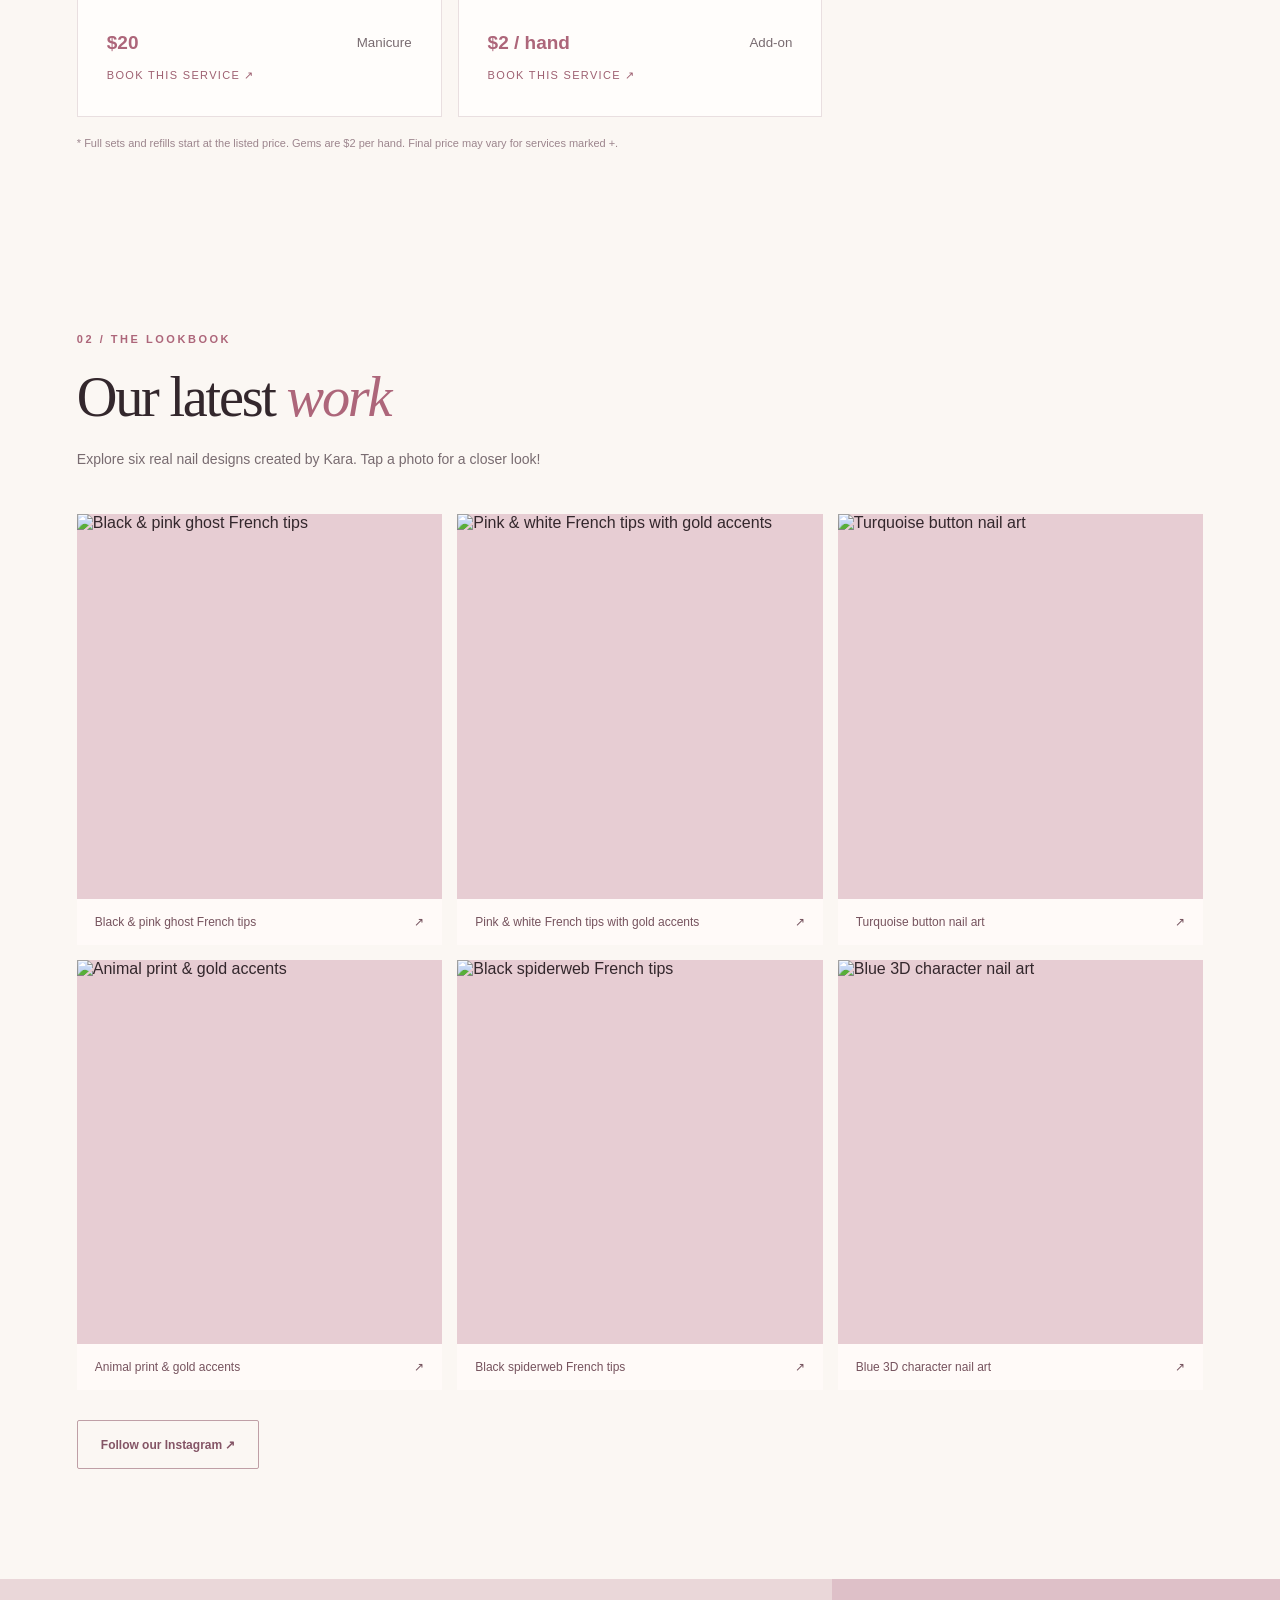
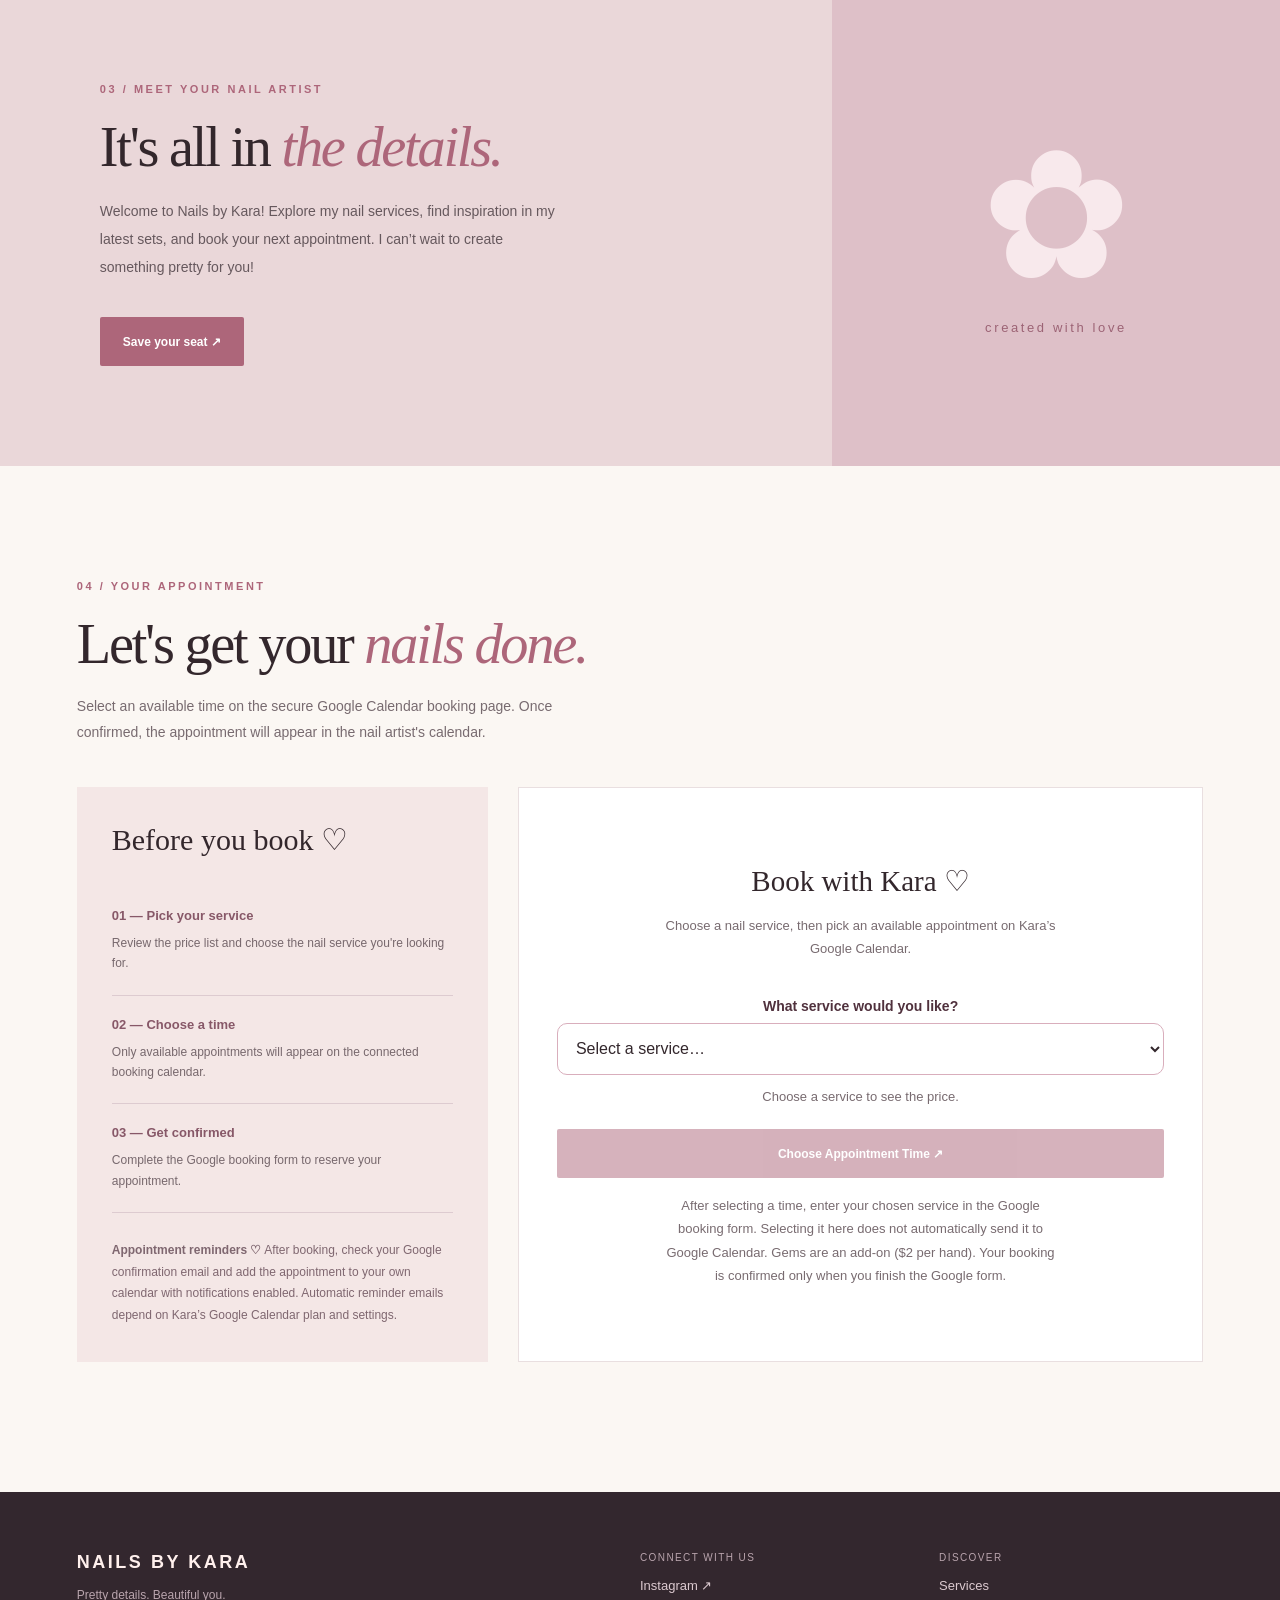
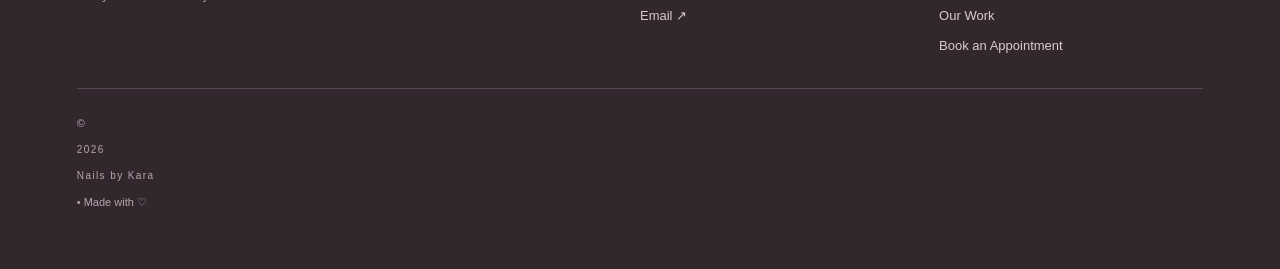
==== commit 8425943c: "Harden public site with CSP and referrer policy" ====
--- a/index.html
+++ b/index.html
@@ -1,9 +1,9 @@
 <!DOCTYPE html>
-<html lang="en"><head><meta charset="UTF-8"><meta name="viewport" content="width=device-width,initial-scale=1"><meta name="theme-color" content="#fbf5f3"><meta name="description" content="View prices, nail designs, and booking details for Nails by Kara."><title>Nails by Kara | Book Your Set</title><link rel="stylesheet" href="style.css?v=service-picker-20261024"></head><body>
+<html lang="en"><head><meta charset="UTF-8"><meta name="viewport" content="width=device-width,initial-scale=1"><meta name="theme-color" content="#fbf5f3"><meta name="referrer" content="strict-origin-when-cross-origin"><meta http-equiv="Content-Security-Policy" content="default-src 'none'; script-src 'self'; style-src 'self' https://fonts.googleapis.com; font-src https://fonts.gstatic.com; img-src 'self' https://raw.githubusercontent.com; connect-src 'none'; frame-src 'none'; object-src 'none'; base-uri 'self'; form-action 'self'; upgrade-insecure-requests"><meta name="description" content="View prices, nail designs, and booking details for Nails by Kara."><title>Nails by Kara | Book Your Set</title><link rel="stylesheet" href="style.css?v=service-picker-20261024"></head><body>
 <header class="topbar"><a href="#home" class="brand" id="headerBrand">NAILS BY KARA</a><button id="menuBtn" class="menu" aria-label="Open navigation" aria-expanded="false">☰</button><nav id="nav"><a href="#services">Services</a><a href="#gallery">Our Work</a><a href="#about">About</a><a href="#booking" class="nav-book">Book Now ↗</a></nav></header>
 <main><section id="home" class="hero"><div class="hero-copy"><span class="eyebrow">THE NAIL STUDIO EXPERIENCE ✦</span><h1>Pretty nails.<br><em>Perfectly you.</em></h1><p>Fresh sets, flawless details, and a little self-care. Find your next favorite look and book your appointment.</p><div class="hero-actions"><a class="btn primary" href="#booking">Book an Appointment <span>↗</span></a><a class="btn secondary" href="#gallery">Explore the Gallery</a></div><div class="hero-note">✦ MADE WITH CARE & CREATIVITY</div></div><div class="hero-visual"><div class="visual-card"><div class="decor-sun">✳</div><div class="nail-illustration"><span>✦</span><div class="fingers"><i></i><i></i><i></i><i></i></div></div><div class="visual-label">YOUR NEXT SET IS CALLING <span>♡</span></div></div><div class="floating-label">Nail art<br><strong>you'll love ✿</strong></div></div></section>
 <section id="services" class="section"><div class="section-head"><span class="eyebrow">01 / THE MENU</span><h2>Nail services <em>& pricing</em></h2><p>Choose your perfect set. Prices are listed below. A + means the service starts at that price.</p></div><div id="serviceGrid" class="service-grid"></div><p class="tiny">* Full sets and refills start at the listed price. Gems are $2 per hand. Final price may vary for services marked +.</p></section>
 <section id="gallery" class="section gallery-section"><div class="section-head"><span class="eyebrow">02 / THE LOOKBOOK</span><h2>Our latest <em>work</em></h2><p>Explore six real nail designs created by Kara. Tap a photo for a closer look!</p></div><div id="galleryGrid" class="gallery-grid"></div><a class="btn secondary" id="instagramGallery" href="#gallery">Follow our Instagram ↗</a></section>
 <section id="about" class="about"><div class="about-card"><span class="eyebrow">03 / MEET YOUR NAIL ARTIST</span><h2>It's all in <em>the details.</em></h2><p id="aboutText">Welcome to the studio! Every set is created with care, creativity, and your personal style in mind. From timeless neutrals to playful nail art, there's something for everyone.</p><a class="btn primary" href="#booking">Save your seat ↗</a></div><div class="about-art">✿<span>created with love</span></div></section>
 <section id="booking" class="section booking-section"><div class="section-head"><span class="eyebrow">04 / YOUR APPOINTMENT</span><h2>Let's get your <em>nails done.</em></h2><p>Select an available time on the secure Google Calendar booking page. Once confirmed, the appointment will appear in the nail artist's calendar.</p></div><div class="booking-layout"><div class="booking-info"><h3>Before you book ♡</h3><div class="policy"><strong>01 — Pick your service</strong><span>Review the price list and choose the nail service you're looking for.</span></div><div class="policy"><strong>02 — Choose a time</strong><span>Only available appointments will appear on the connected booking calendar.</span></div><div class="policy"><strong>03 — Get confirmed</strong><span>Complete the Google booking form to reserve your appointment.</span></div><div class="notice"><strong>Appointment reminders ♡</strong> After booking, check your Google confirmation email and add the appointment to your own calendar with notifications enabled. Automatic reminder emails depend on Kara’s Google Calendar plan and settings.</div></div><div id="bookingBox" class="booking-box"><div class="booking-icon">▦</div><h3>Appointment calendar</h3><p>Online appointment booking is coming soon! Kara will connect her Google Calendar appointment page.</p><div class="setup-msg">Setup needed: paste her Google Calendar booking page link into <code>config.js</code>.</div><a class="btn primary" href="https://calendar.google.com/calendar/u/0/r" target="_blank" rel="noopener noreferrer">Calendar Setup (For Kara) ↗</a></div></div></section>
-</main><footer><div><div class="footer-brand" id="footerBrand">NAILS BY KARA</div><p>Pretty details. Beautiful you.</p></div><div><span>CONNECT WITH US</span><a id="instagramFooter" href="#gallery">Instagram ↗</a><a id="emailFooter" href="mailto:hello@example.com">Email ↗</a></div><div><span>DISCOVER</span><a href="#services">Services</a><a href="#gallery">Our Work</a><a href="#booking">Book an Appointment</a></div><div class="copyright">© <span id="year"></span> <span id="copyrightBrand">Nails by Kara</span> • Made with ♡</div></footer><script src="config.js?v=booking-20261024-1"></script><script src="script.js?v=service-picker-20261024"></script></body></html>
+</main><footer><div><div class="footer-brand" id="footerBrand">NAILS BY KARA</div><p>Pretty details. Beautiful you.</p></div><div><span>CONNECT WITH US</span><a id="instagramFooter" href="#gallery">Instagram ↗</a><a id="emailFooter" href="mailto:hello@example.com">Email ↗</a></div><div><span>DISCOVER</span><a href="#services">Services</a><a href="#gallery">Our Work</a><a href="#booking">Book an Appointment</a></div><div class="copyright">© <span id="year"></span> <span id="copyrightBrand">Nails by Kara</span> • Made with ♡</div></footer><script src="config.js?v=booking-20261024-1"></script><script src="script.js?v=security-20261024-1"></script></body></html>
